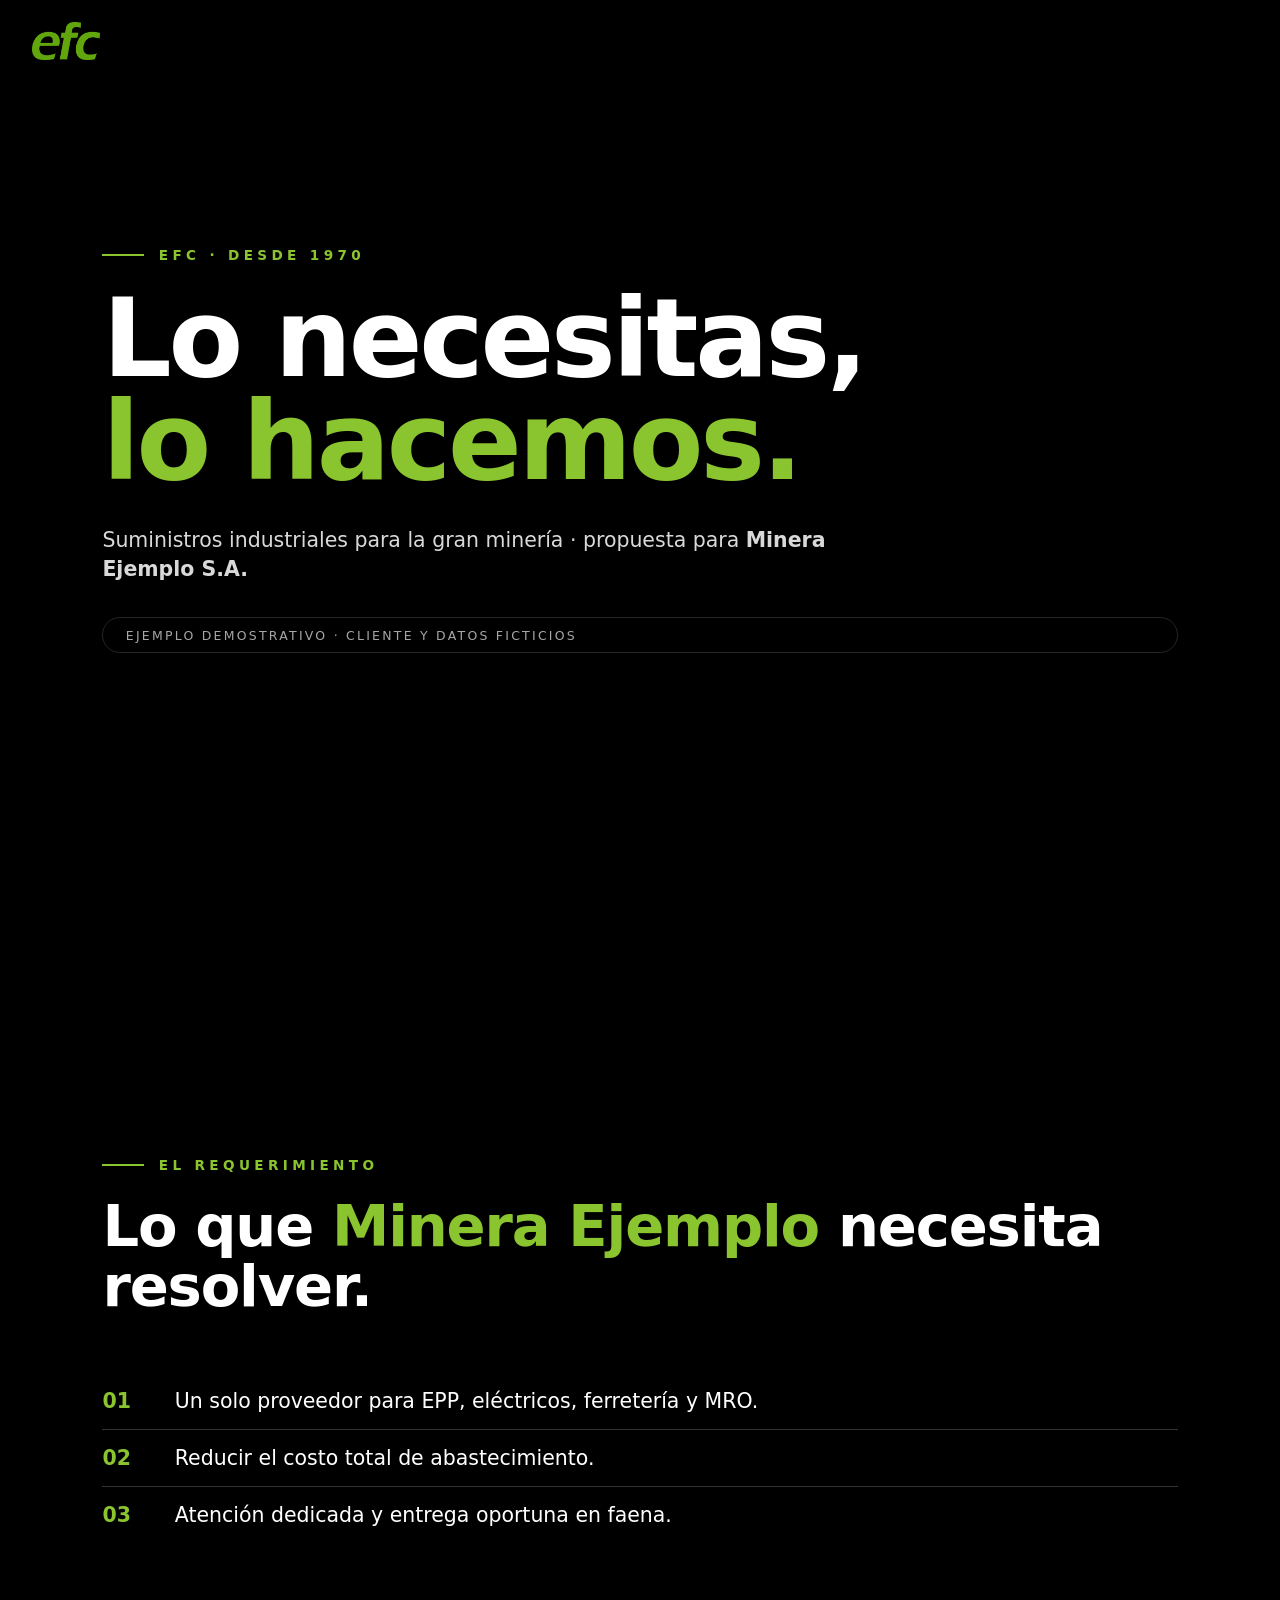
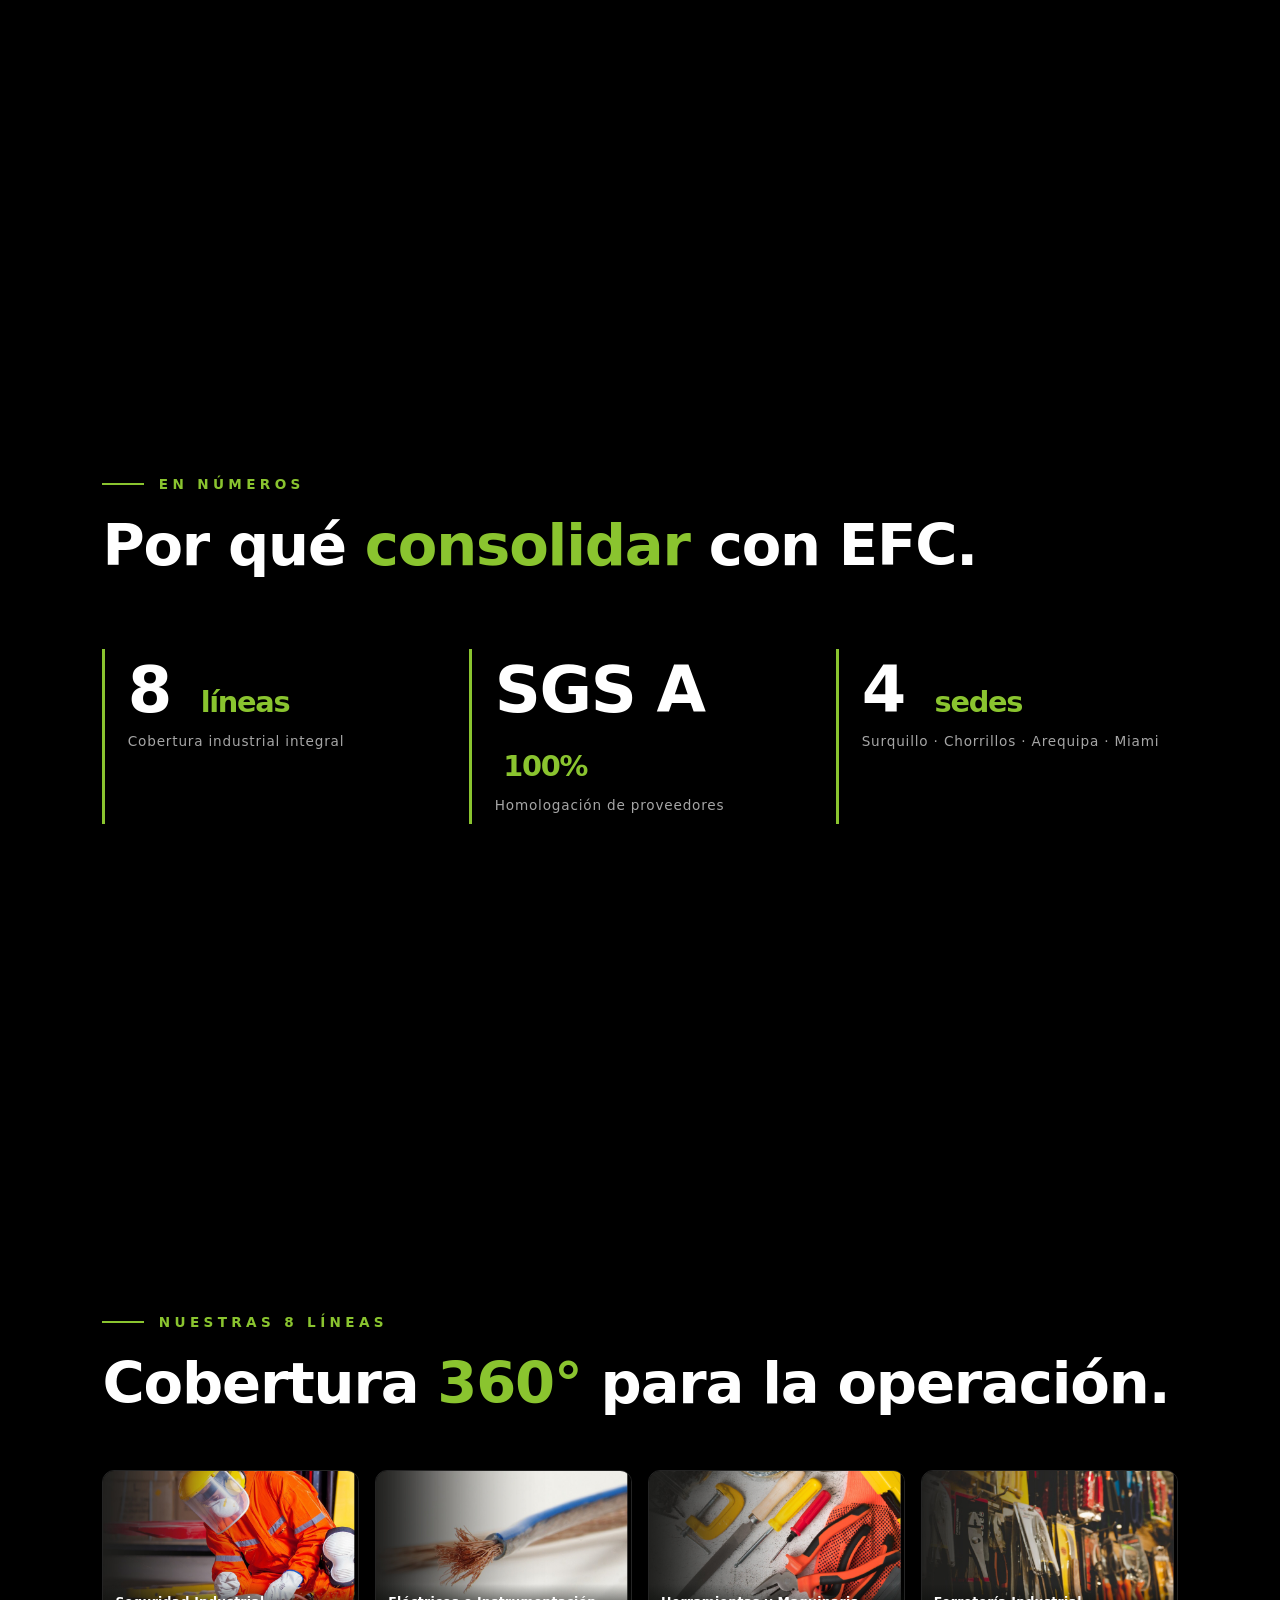
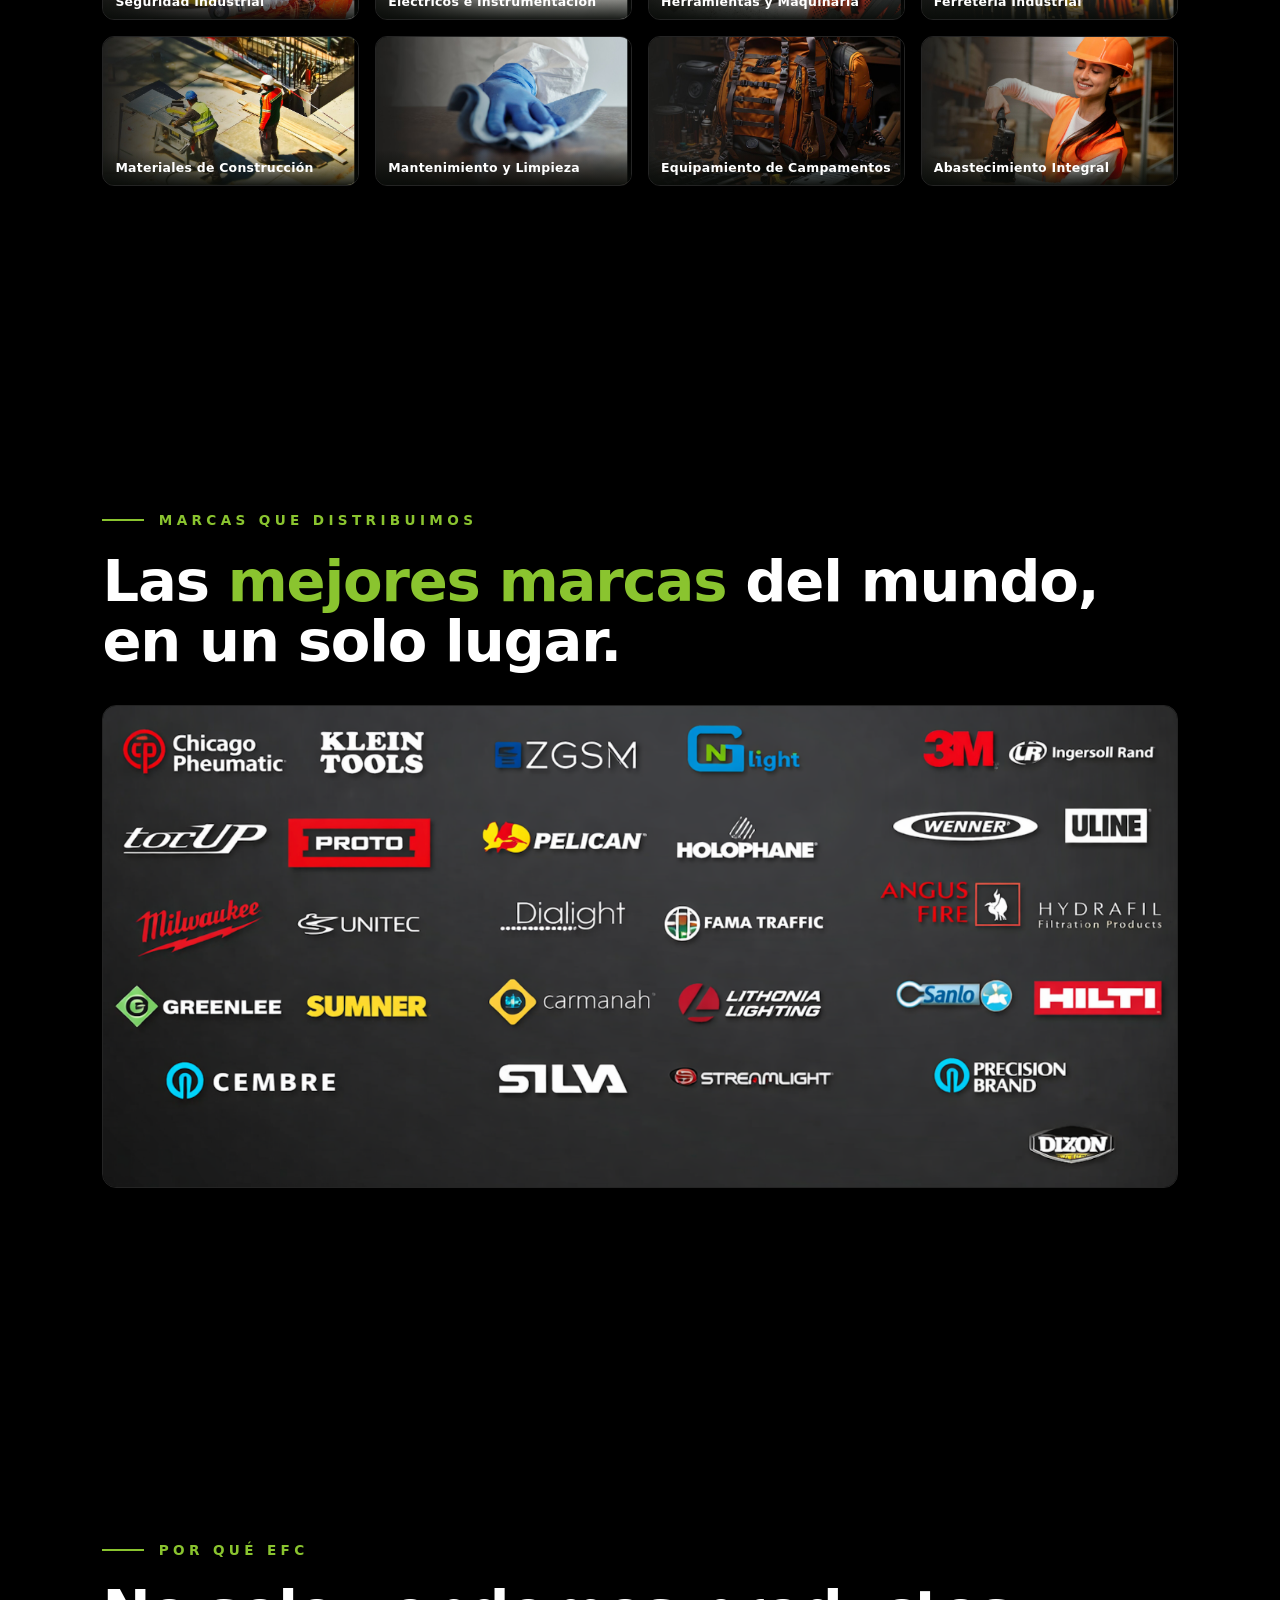
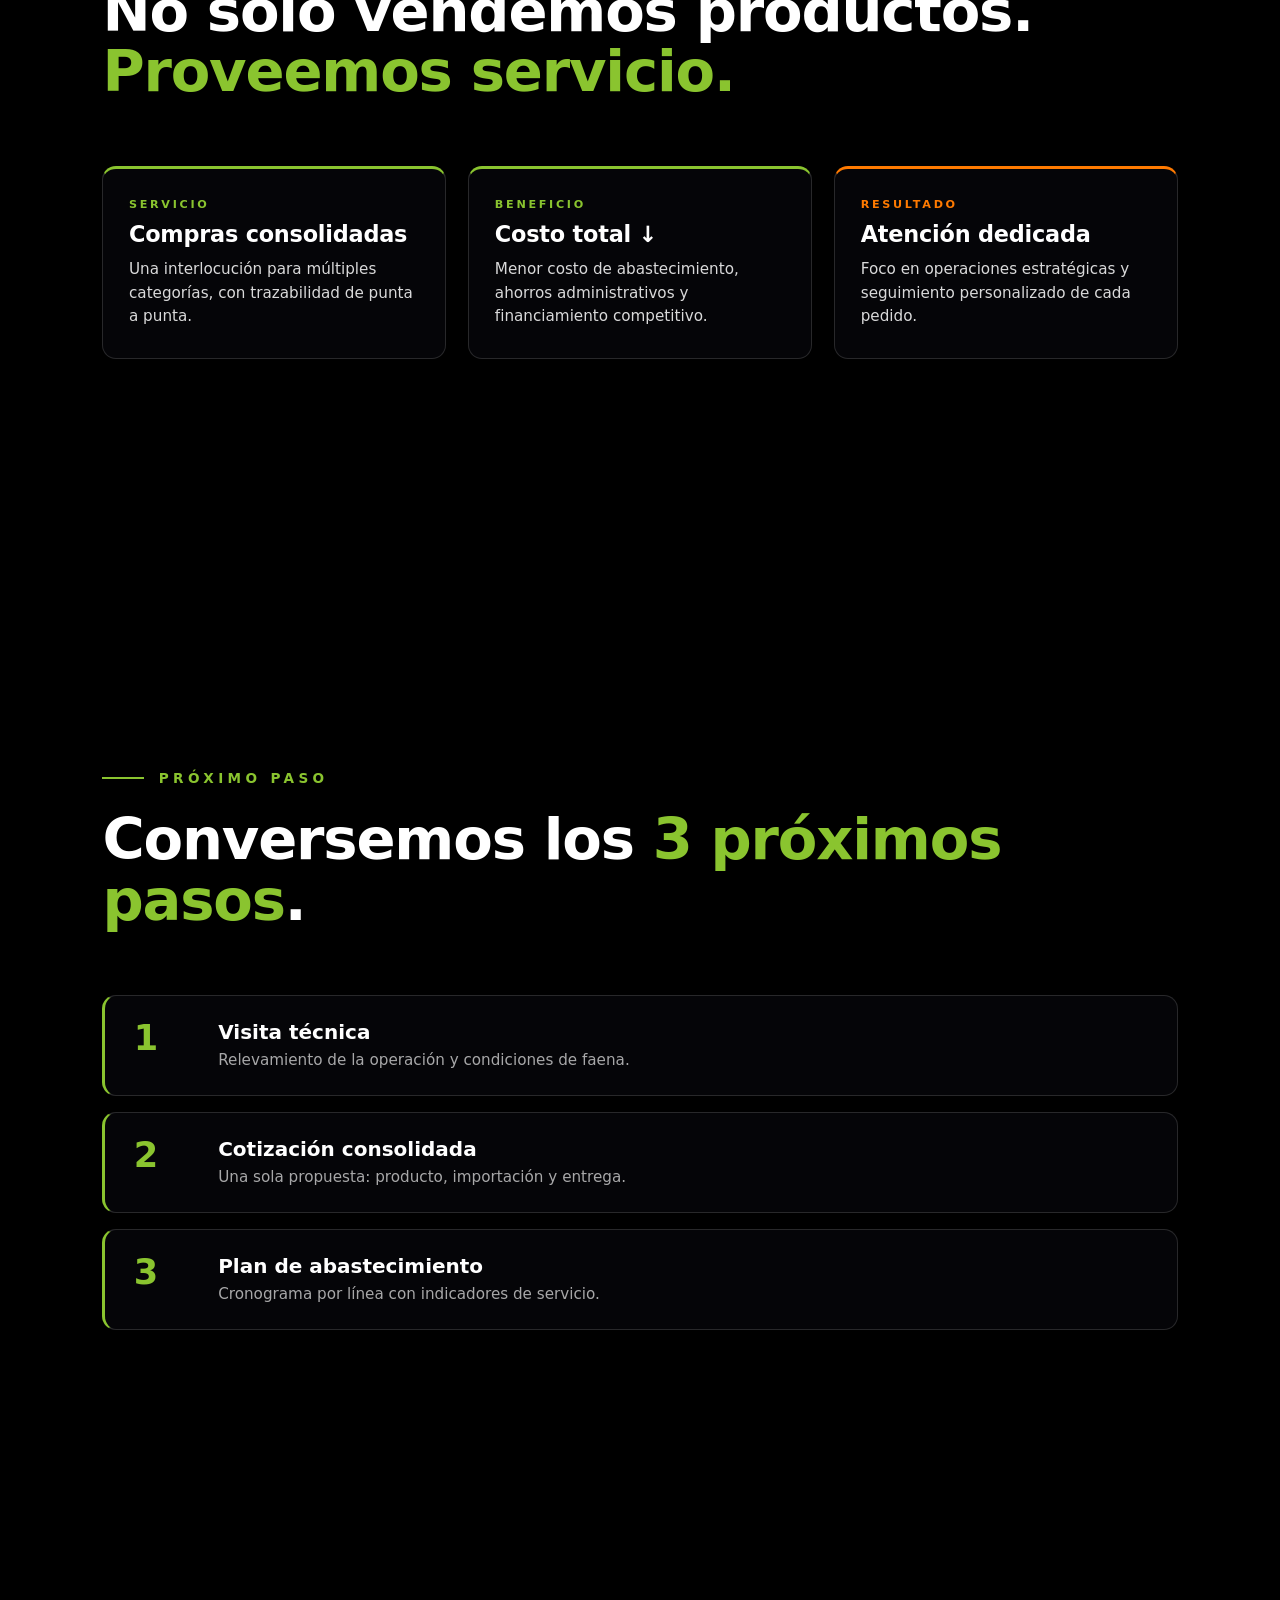
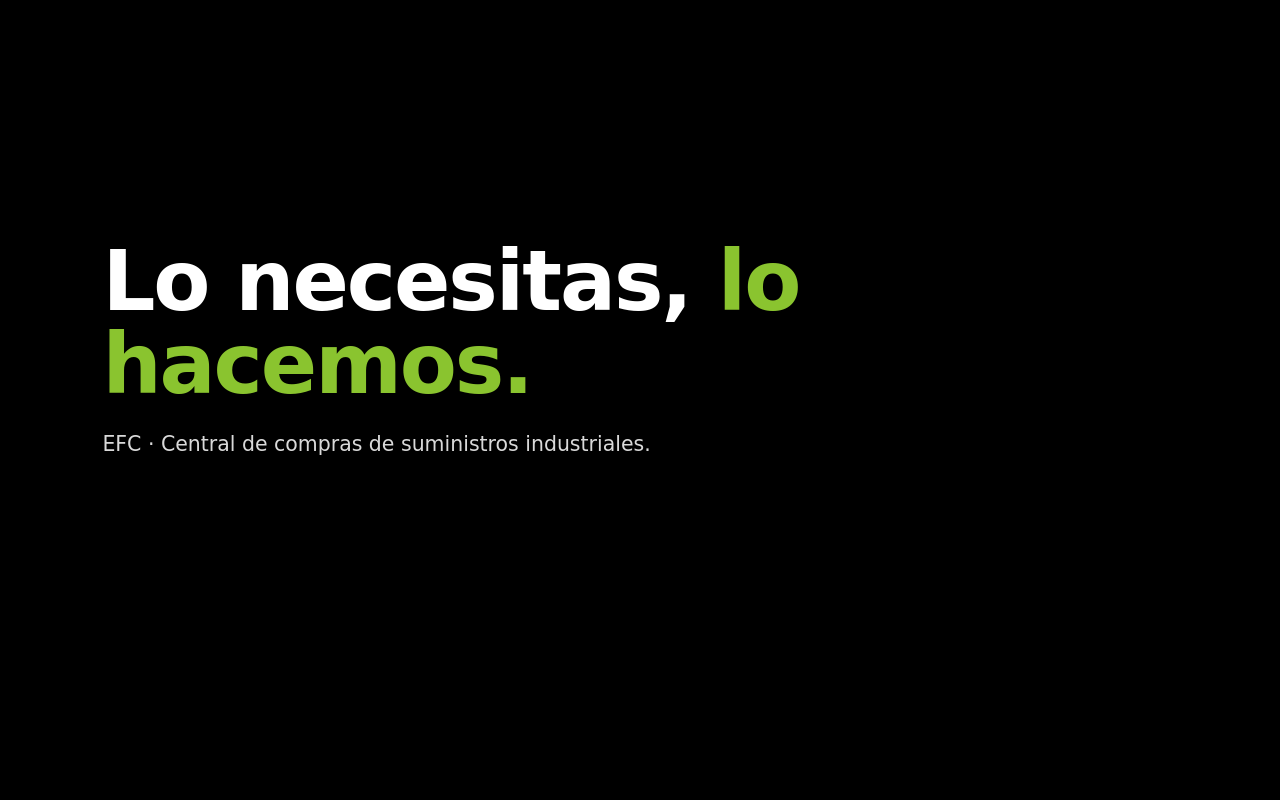
==== examples/minera-ejemplo-completo/index.html @ b60c933f "Ejemplo completo image-forward: video de fondo (Ken-Burns sobre escena EFC), galería de 8 escenas, p" ====
<!DOCTYPE html>
<html lang="es">
<head>
<meta charset="UTF-8">
<meta name="viewport" content="width=device-width, initial-scale=1.0">
<title>EFC · Minera Ejemplo — demo completo pptefc</title>
<style>
/* === tokens.css === */
/* ==========================================================================
   EFC Design System — Tokens
   --------------------------------------------------------------------------
   Variables canónicas. NO inventar colores ni tipografías por fuera de aquí.
   Sample del verde EFC: RGB(107, 176, 23) = #6BB017 (extraído del logo oficial).
   ========================================================================== */

:root {
  /* ── Marca EFC ─────────────────────────────────────────────────────────── */
  --efc:        #6BB017;       /* verde corporativo (sampled del logo) */
  --efc-bright: #8AC42F;       /* verde luminoso (acentos, hover, KPIs) */
  --efc-soft:   #1f3009;       /* sombra/fondo de cards verdes */

  /* ── Acento secundario (cliente, fabricantes, productos) ─────────────── */
  --orange:     #FF7A00;       /* naranja · acento de producto/fabricante */

  /* ── Estados / utilitarios ─────────────────────────────────────────────── */
  --red:        #E85050;       /* alerta, peligro */
  --blue:       #40A0DC;       /* informativo neutro */
  --gold:       #D4A017;       /* badge premium / valor */

  /* ── Fondos ────────────────────────────────────────────────────────────── */
  --bg-deck:    #000000;       /* deck cinematográfico */
  --bg-guide:   #0a0f1a;       /* guía panorámica (casi-negro azulado) */
  --bg-light:   #ffffff;       /* solo si la pieza requiere fondo claro */

  /* ── Tarjetas glass (sobre fondos oscuros con video) ───────────────────── */
  --card:        rgba(8, 8, 12, 0.72);
  --card-border: rgba(255, 255, 255, 0.14);

  /* ── Blancos translúcidos para jerarquía tipográfica ───────────────────── */
  --w80: rgba(255, 255, 255, 0.85);   /* cuerpo principal */
  --w60: rgba(255, 255, 255, 0.65);   /* secundario */
  --w40: rgba(255, 255, 255, 0.40);   /* labels / footers */
  --w30: rgba(255, 255, 255, 0.30);   /* dividers */
  --w20: rgba(255, 255, 255, 0.20);   /* dividers sutiles */

  /* ── Tipografía ────────────────────────────────────────────────────────── */
  --font: "Helvetica Neue", "Inter", "Calibri", system-ui, -apple-system,
          "Segoe UI", sans-serif;
  --font-mono: "JetBrains Mono", "Menlo", monospace;

  /* Escala tipográfica (fluida con clamp) */
  --t-titanic: clamp(3rem, 8.5vw, 9rem);     /* portada deck */
  --t-huge:    clamp(2.2rem, 6.5vw, 6.5rem); /* títulos sección importantes */
  --t-big:     clamp(1.8rem, 4.5vw, 4.5rem); /* títulos sección regulares */
  --t-h2:      clamp(1.5rem, 3vw, 2.4rem);   /* h2 dentro de cards */
  --t-h3:      clamp(1.1rem, 2vw, 1.6rem);
  --t-lede:    clamp(1.05rem, 1.6vw, 1.65rem);
  --t-body:    clamp(0.95rem, 1.15vw, 1.15rem);
  --t-small:   0.85rem;
  --t-eyebrow: 0.85rem;        /* tagline de sección, en mayúsculas */
  --t-kpi-val: clamp(2.4rem, 5vw, 4.8rem);

  /* ── Espaciado (proporcional a 1rem = 16 px) ───────────────────────────── */
  --sp-1: 0.25rem;
  --sp-2: 0.5rem;
  --sp-3: 0.75rem;
  --sp-4: 1rem;
  --sp-5: 1.5rem;
  --sp-6: 2rem;
  --sp-7: 3rem;
  --sp-8: 4rem;

  /* ── Radios y sombras ──────────────────────────────────────────────────── */
  --radius-sm: 8px;
  --radius:    14px;
  --radius-lg: 22px;

  --shadow-sm: 0 1px 3px rgba(0, 0, 0, 0.20);
  --shadow:    0 4px 14px rgba(0, 0, 0, 0.30);
  --shadow-lg: 0 12px 40px rgba(0, 0, 0, 0.45);

  /* Drop shadow para texto sobre video/imagen — mantiene legibilidad sin oscurecer fondo */
  --text-shadow:   0 2px 18px rgba(0, 0, 0, 0.55), 0 0 2px rgba(0, 0, 0, 0.4);
  --text-shadow-l: 0 1px 8px rgba(0, 0, 0, 0.55);

  /* Drop shadow para logo sobre fondos brillosos */
  --logo-shadow: drop-shadow(0 0 6px rgba(0, 0, 0, 0.45));

  /* ── Z-index estandarizado ─────────────────────────────────────────────── */
  --z-bg-video: -2;
  --z-bg-veil:  -1;
  --z-base:      1;
  --z-nav:      10;
  --z-modal:    50;

  /* ── Velos sobre video de fondo (mantener video visible) ───────────────── */
  --veil-deck-radial: radial-gradient(
    ellipse at 50% 40%,
    rgba(0, 0, 0, 0.05) 0%,
    rgba(0, 0, 0, 0.25) 60%,
    rgba(0, 0, 0, 0.45) 100%
  );
  --veil-deck-linear: linear-gradient(
    180deg,
    rgba(0, 0, 0, 0.18),
    rgba(0, 0, 0, 0.32)
  );
  /* Velo local por slide (encima del global) — sutil, no tapa video */
  --veil-slide: radial-gradient(
    ellipse at 50% 40%,
    rgba(0, 0, 0, 0.0) 0%,
    rgba(0, 0, 0, 0.20) 70%,
    rgba(0, 0, 0, 0.40) 100%
  );
}

/* ==========================================================================
   Reset minimal
   ========================================================================== */
*, *::before, *::after { box-sizing: border-box; margin: 0; padding: 0; }

html, body {
  background: var(--bg-deck);
  color: #fff;
  font-family: var(--font);
  -webkit-font-smoothing: antialiased;
  text-rendering: optimizeLegibility;
}

img { max-width: 100%; height: auto; display: block; }
a { color: inherit; text-decoration: none; }
button { font: inherit; cursor: pointer; }

/* === deck.css === */
/* ==========================================================================
   EFC Deck — Componentes cinematográficos
   --------------------------------------------------------------------------
   Importa primero design-system/tokens.css.
   Componentes:
     - .bg-video, .bg-veil          (video de fondo + velo global)
     - .topbar, .brand, .client-tag (branding fijo)
     - .nav-dots                    (paginador lateral)
     - .slide                       (contenedor full-viewport con scroll-snap)
     - .scroll-hint, .page-num      (ayudas de navegación)
     - h1.titanic, .huge, .big      (escala tipográfica)
     - .eyebrow                     (tagline de sección)
     - p.lede, p.body
     - .kpi-grid, .kpi              (4 números grandes)
     - .cards, .card                (grid de tarjetas glass)
     - ul.big                       (lista grande con números/bullets)
     - .versus, .col, .vs           (comparación 2 columnas)
     - .compare                     (tabla comparativa fila × columna)
     - .specs, .row                 (ficha técnica)
     - .case                        (referencias / casos de éxito)
     - .deal, .price-card, .terms   (slide inversión)
     - .next-list, .next-step       (slide cierre)
     - .contact                     (línea de contactos)
     - .apps-hero, .hero-card,
       .grid-secondary, .small-card (slide aplicaciones)
     - .ppk-flow, .step             (flujo de 3 pasos para temas técnicos)
   ========================================================================== */

/* ── Scroll-snap mandatory (deck cinematográfico) ────────────────────────── */
html {
  scroll-behavior: smooth;
  scroll-snap-type: y mandatory;
  height: 100%;
}
body { height: 100%; overflow-x: hidden; }

/* ── Video de fondo global ───────────────────────────────────────────────── */
.bg-video {
  position: fixed; inset: 0;
  width: 100vw; height: 100vh;
  z-index: var(--z-bg-video);
  object-fit: cover;
}
.bg-veil {
  position: fixed; inset: 0;
  z-index: var(--z-bg-veil);
  background: var(--veil-deck-radial), var(--veil-deck-linear);
  pointer-events: none;
}

/* ── Slide ───────────────────────────────────────────────────────────────── */
.slide {
  position: relative;
  min-height: 100vh;
  scroll-snap-align: start;
  padding: 7vh 8vw;
  display: flex; flex-direction: column;
  justify-content: center;   /* centrado vertical por defecto: el contenido LLENA el alto, sin vacío arriba/abajo */
  overflow: hidden;
}
.slide.top    { justify-content: flex-start; }  /* override: anclar arriba si un slide lo necesita */
.slide.center { justify-content: center; }
.slide.bottom { justify-content: flex-end; }

/* Velo local por slide (sólo para slides muy cargados de texto) */
.slide.dark::before,
.slide.darker::before {
  content: ""; position: absolute; inset: 0;
  z-index: var(--z-bg-veil);
  background: var(--veil-slide);
  pointer-events: none;
}
.slide.solid { background: var(--bg-deck); }

/* ── Sombras de texto sobre video ─────────────────────────────────────────── */
h1, h2 { text-shadow: var(--text-shadow); }
p.lede, p.body, .eyebrow, ul.big li { text-shadow: var(--text-shadow-l); }

/* ── Branding fijo ───────────────────────────────────────────────────────── */
.topbar {
  position: fixed; top: 0; left: 0; right: 0;
  height: 4px; background: var(--efc-bright);
  z-index: var(--z-nav);
}
.brand {
  position: fixed; top: 22px; left: 32px;
  z-index: var(--z-nav);
  display: flex; align-items: center; gap: 16px;
  font-size: 0.78rem; letter-spacing: 0.22em;
  color: var(--w60); text-transform: uppercase;
}
.brand img.logo {
  height: 38px; width: auto; display: block;
  filter: var(--logo-shadow);
}
.brand .sep { width: 1px; height: 22px; background: var(--w20); }

.client-tag {
  position: fixed; top: 24px; right: 32px;
  z-index: var(--z-nav);
  font-size: 0.75rem; letter-spacing: 0.22em;
  color: var(--w40); text-transform: uppercase;
}

/* ── Navegación lateral por dots ─────────────────────────────────────────── */
.nav-dots {
  position: fixed; right: 24px; top: 50%;
  transform: translateY(-50%);
  display: flex; flex-direction: column; gap: 10px;
  z-index: var(--z-nav);
}
.nav-dots a {
  width: 8px; height: 8px; border-radius: 50%;
  background: var(--w20); transition: all 0.25s;
}
.nav-dots a:hover { background: var(--efc-bright); transform: scale(1.6); }

/* ── Page counter / scroll hint ──────────────────────────────────────────── */
.page-num {
  position: absolute; bottom: 24px; right: 32px;
  font-size: 0.7rem; letter-spacing: 0.32em;
  color: var(--w40); font-weight: 600; text-transform: uppercase;
  text-shadow: 0 1px 6px rgba(0, 0, 0, 0.7);
}
.scroll-hint {
  position: absolute; bottom: 24px; left: 50%;
  transform: translateX(-50%);
  font-size: 0.7rem; letter-spacing: 0.32em;
  color: var(--w40); text-transform: uppercase;
  animation: bob 2.2s ease-in-out infinite;
}
@keyframes bob {
  0%, 100% { transform: translateX(-50%) translateY(0); opacity: 0.4; }
  50%      { transform: translateX(-50%) translateY(8px); opacity: 0.85; }
}

/* ── Tipografía ──────────────────────────────────────────────────────────── */
/* Escala tipográfica por CLASE en headings (h1..h4) — no atada solo a h1.
   Acotado con :is(...) para NO chocar con ul.big (lista grande). */
:is(h1,h2,h3,h4).titanic {
  font-size: var(--t-titanic);
  font-weight: 800; line-height: 0.95; letter-spacing: -0.03em;
  margin-bottom: var(--sp-6);
}
:is(h1,h2,h3,h4).huge {
  font-size: var(--t-huge);
  font-weight: 800; line-height: 1.0; letter-spacing: -0.025em;
  margin-bottom: var(--sp-5);
}
:is(h1,h2,h3,h4).big {
  font-size: var(--t-big);
  font-weight: 700; line-height: 1.05; letter-spacing: -0.02em;
  margin-bottom: var(--sp-5);
}
.green  { color: var(--efc-bright); }
.orange { color: var(--orange); }
.muted  { color: var(--w60); }
.dim    { color: var(--w40); }

p.lede {
  font-size: var(--t-lede);
  color: var(--w80);
  max-width: 62ch; line-height: 1.45;
}
p.body {
  font-size: var(--t-body);
  color: var(--w80);
  max-width: 62ch; line-height: 1.55;
}

/* ── Eyebrow (tagline de sección) ────────────────────────────────────────── */
.eyebrow {
  font-size: var(--t-eyebrow);
  letter-spacing: 0.32em; text-transform: uppercase;
  color: var(--efc-bright); font-weight: 700;
  margin-bottom: var(--sp-5);
  display: flex; align-items: center; gap: 0.9rem;
}
.eyebrow::before {
  content: ""; width: 42px; height: 2px; background: var(--efc-bright);
}

/* ── KPIs ────────────────────────────────────────────────────────────────── */
.kpi-grid {
  display: grid; grid-template-columns: repeat(4, 1fr);
  gap: 1.6rem; margin-top: var(--sp-7);
}
.kpi {
  border-left: 3px solid var(--efc-bright);
  padding: 0.6rem 0 0.6rem 1.4rem;
}
.kpi .v {
  font-size: var(--t-kpi-val);
  font-weight: 800; line-height: 1;
  color: #fff; letter-spacing: -0.02em;
}
.kpi .v small {
  font-size: 0.45em;
  color: var(--efc-bright);
  margin-left: 0.3em; font-weight: 700;
}
.kpi .l {
  font-size: 0.85rem; color: var(--w60);
  margin-top: 0.6rem; letter-spacing: 0.06em; line-height: 1.35;
}

/* ── Cards (grid de 3 tarjetas glass) ────────────────────────────────────── */
.cards {
  display: grid; grid-template-columns: repeat(3, 1fr);
  gap: 1.4rem; margin-top: 2.5rem;
}
.card {
  background: var(--card);
  backdrop-filter: blur(12px) saturate(140%);
  -webkit-backdrop-filter: blur(12px) saturate(140%);
  border: 1px solid var(--card-border);
  border-radius: var(--radius);
  padding: 1.8rem 1.6rem;
  border-top: 3px solid var(--efc-bright);
}
.card.orange { border-top-color: var(--orange); }
.card h3 {
  font-size: 1.4rem; font-weight: 700;
  margin-bottom: 0.7rem; color: #fff; letter-spacing: -0.01em;
}
.card p { font-size: 0.95rem; color: var(--w80); line-height: 1.55; }
.card .tag {
  font-size: 0.7rem; letter-spacing: 0.24em;
  color: var(--efc-bright);
  font-weight: 700; text-transform: uppercase;
  margin-bottom: 0.6rem;
}
.card.orange .tag { color: var(--orange); }

/* ── Lista grande (estilo "ul.big" — 5 ítems de prioridad) ─────────────── */
ul.big { list-style: none; margin-top: 2rem; }
ul.big li {
  font-size: clamp(1.1rem, 1.6vw, 1.7rem);
  padding: 1.0rem 0; border-bottom: 1px solid var(--w20);
  color: #fff; display: flex; gap: 1.2rem; align-items: baseline;
  font-weight: 500;
}
ul.big li:last-child { border-bottom: none; }
ul.big li .n {
  color: var(--efc-bright); font-weight: 800; min-width: 2.6em;
}

/* ── Comparación 2 columnas (.versus) ───────────────────────────────────── */
.versus {
  display: grid; grid-template-columns: 1fr 80px 1fr;
  gap: 0; align-items: stretch; margin-top: 3rem;
}
.versus .col {
  padding: 2rem 1.8rem;
  background: var(--card);
  backdrop-filter: blur(12px); -webkit-backdrop-filter: blur(12px);
  border: 1px solid var(--card-border);
  border-radius: var(--radius);
}
.versus .col.win {
  border: 1px solid var(--efc-bright);
  box-shadow: 0 0 0 1px var(--efc-soft) inset;
}
.versus .col h4 {
  font-size: 0.78rem; letter-spacing: 0.22em; text-transform: uppercase;
  color: var(--w40); margin-bottom: 0.5rem;
}
.versus .col.win h4 { color: var(--efc-bright); }
.versus .col h2 {
  font-size: 1.6rem; font-weight: 800;
  margin-bottom: 1.2rem; color: #fff;
}
.versus .col ul { list-style: none; }
.versus .col li {
  padding: 0.55rem 0; color: var(--w80);
  font-size: 0.98rem;
  border-bottom: 1px solid var(--w20);
}
.versus .col li:last-child { border-bottom: none; }
.versus .vs {
  display: flex; align-items: center; justify-content: center;
  font-size: 0.85rem; letter-spacing: 0.32em;
  color: var(--w40); font-weight: 700; text-transform: uppercase;
}

/* ── Tabla comparativa fila × columna (.compare) ────────────────────────── */
.compare {
  margin-top: 2rem;
  background: var(--card);
  backdrop-filter: blur(14px) saturate(140%);
  -webkit-backdrop-filter: blur(14px) saturate(140%);
  border: 1px solid var(--card-border);
  border-radius: var(--radius);
  overflow: hidden;
}
.compare .head {
  display: grid; grid-template-columns: 1.1fr 1fr 1fr;
  background: rgba(255, 255, 255, 0.04);
  border-bottom: 1px solid var(--card-border);
}
.compare .head > div {
  padding: 1.0rem 1.2rem;
  font-size: 0.78rem; letter-spacing: 0.22em; text-transform: uppercase;
  font-weight: 700; color: var(--w60);
}
.compare .head .col-attr  { color: var(--w40); }
.compare .head .col-rotor { border-left: 1px solid var(--card-border); }
.compare .head .col-fixed {
  border-left: 1px solid var(--card-border);
  color: var(--efc-bright);
  background: rgba(107, 176, 23, 0.08);
}
.compare .row {
  display: grid; grid-template-columns: 1.1fr 1fr 1fr;
  border-bottom: 1px solid var(--w20);
}
.compare .row:last-child { border-bottom: none; }
.compare .row > div {
  padding: 0.85rem 1.2rem;
  font-size: 1.0rem; line-height: 1.35;
}
.compare .row .attr  { color: var(--w60); font-weight: 500; }
.compare .row .rotor { color: var(--w80); border-left: 1px solid var(--card-border); }
.compare .row .fixed {
  color: #fff; font-weight: 600;
  border-left: 1px solid var(--card-border);
  background: rgba(107, 176, 23, 0.06);
}
.compare .row.ideal .attr {
  color: var(--efc-bright); font-weight: 700;
  text-transform: uppercase; font-size: 0.78rem; letter-spacing: 0.18em;
  padding-top: 1.1rem; padding-bottom: 1.1rem;
}
.compare .row.ideal .rotor,
.compare .row.ideal .fixed { font-size: 0.92rem; padding-top: 1.1rem; padding-bottom: 1.1rem; }

/* ── Ficha técnica (.specs) ──────────────────────────────────────────────── */
.specs {
  display: grid; grid-template-columns: repeat(2, 1fr);
  gap: 0 4rem; margin-top: 2.5rem;
}
.specs .row {
  display: grid; grid-template-columns: 1fr 1.2fr;
  padding: 0.85rem 0; border-bottom: 1px solid var(--w20);
}
.specs .k { color: var(--w60); font-size: 0.95rem; }
.specs .v { color: #fff; font-weight: 600; font-size: 0.95rem; }

/* ── Casos / referencias ─────────────────────────────────────────────────── */
.case {
  background: var(--card);
  backdrop-filter: blur(12px); -webkit-backdrop-filter: blur(12px);
  border: 1px solid var(--card-border);
  border-radius: var(--radius);
  padding: 2rem 1.8rem;
  border-top: 3px solid var(--orange);
}
.case .who {
  font-size: 0.72rem; letter-spacing: 0.24em;
  color: var(--orange); font-weight: 700; text-transform: uppercase;
  margin-bottom: 0.7rem;
}
.case h3 { font-size: 1.6rem; font-weight: 800; margin-bottom: 0.3rem; }
.case .where {
  font-size: 0.9rem; color: var(--w60); font-style: italic;
  margin-bottom: 1rem;
}
.case blockquote {
  font-size: 1.05rem; color: var(--w80); line-height: 1.5;
  padding-left: 1rem;
  border-left: 2px solid var(--efc-bright);
  margin: 0;
}
.case .kpi-line {
  margin-top: 1rem; font-size: 0.85rem;
  color: var(--orange); font-weight: 700;
}

/* ── Slide inversión (.deal, .price-card, .terms) ────────────────────────── */
.deal {
  display: grid; grid-template-columns: 1.2fr 1fr;
  gap: 2rem; margin-top: 2rem;
}
.deal .price-card {
  background: var(--card);
  backdrop-filter: blur(12px); -webkit-backdrop-filter: blur(12px);
  border: 1px solid var(--efc-bright);
  border-radius: var(--radius);
  padding: 2.4rem;
  border-top: 3px solid var(--efc-bright);
}
.deal .row {
  display: flex; justify-content: space-between; align-items: baseline;
  padding: 0.6rem 0; border-bottom: 1px solid var(--w20);
  font-size: 0.95rem;
}
.deal .row .k { color: var(--w60); }
.deal .row .v { color: #fff; font-weight: 600; }
.deal .total {
  margin-top: 1.4rem; padding-top: 1.4rem;
  border-top: 2px solid var(--efc-bright);
  display: flex; justify-content: space-between; align-items: baseline;
}
.deal .total .l {
  color: var(--efc-bright); font-size: 0.85rem;
  letter-spacing: 0.22em; font-weight: 700; text-transform: uppercase;
}
.deal .total .v {
  font-size: clamp(2rem, 3.6vw, 3.6rem);
  font-weight: 800; color: var(--efc-bright); line-height: 1;
}
.deal .terms {
  background: var(--card);
  backdrop-filter: blur(12px); -webkit-backdrop-filter: blur(12px);
  border: 1px solid var(--card-border);
  border-radius: var(--radius);
  padding: 2rem;
}
.deal .terms h4 {
  font-size: 0.8rem; letter-spacing: 0.22em;
  color: var(--efc-bright); margin-bottom: 1rem; text-transform: uppercase;
}
.deal .terms .row { font-size: 0.92rem; }

/* ── Slide cierre (.next-list, .next-step) ───────────────────────────────── */
.next-list { display: flex; flex-direction: column; gap: 1rem; margin-top: 2.5rem; }
.next-step {
  display: grid; grid-template-columns: 60px 1fr;
  gap: 1.5rem; align-items: start;
  padding: 1.5rem 1.8rem;
  background: var(--card);
  backdrop-filter: blur(12px); -webkit-backdrop-filter: blur(12px);
  border: 1px solid var(--card-border);
  border-radius: var(--radius);
  border-left: 3px solid var(--efc-bright);
}
.next-step .n {
  font-size: 2.2rem; font-weight: 800;
  color: var(--efc-bright); line-height: 1;
}
.next-step h4 { font-size: 1.25rem; font-weight: 700; margin-bottom: 0.3rem; }
.next-step p  { font-size: 0.95rem; color: var(--w60); line-height: 1.45; }

.contact {
  margin-top: 3rem; padding: 1.4rem 1.8rem;
  border-left: 3px solid var(--orange);
  font-size: 0.95rem; color: var(--w80);
}
.contact strong { color: #fff; font-weight: 700; }

/* ── Slide aplicaciones (hero card + grid 3×2) ───────────────────────────── */
.apps-hero {
  display: flex; flex-direction: column;
  gap: 1.0rem; margin-top: 1.4rem;
}
.apps-hero .hero-card {
  background: var(--card);
  backdrop-filter: blur(12px) saturate(140%);
  -webkit-backdrop-filter: blur(12px) saturate(140%);
  border: 1px solid var(--efc-bright);
  border-radius: var(--radius);
  padding: 1.6rem 1.8rem;
  border-top: 4px solid var(--efc-bright);
  box-shadow: 0 0 0 1px var(--efc-soft) inset;
  position: relative;
  display: grid; grid-template-columns: 1.4fr 1fr;
  gap: 1.6rem;
}
.apps-hero .hero-card::after {
  content: "PROBLEMA RAÍZ";
  position: absolute; top: 1.2rem; right: 1.2rem;
  font-size: 0.65rem; letter-spacing: 0.24em;
  color: var(--efc-bright); font-weight: 800;
  border: 1px solid var(--efc-bright);
  padding: 0.25rem 0.5rem; border-radius: 3px;
}
.apps-hero .hero-card .tag {
  font-size: 0.78rem; letter-spacing: 0.24em;
  color: var(--efc-bright); font-weight: 800;
  text-transform: uppercase; margin-bottom: 0.8rem;
}
.apps-hero .hero-card h3 {
  font-size: clamp(1.6rem, 2.6vw, 2.4rem);
  font-weight: 800; line-height: 1.05;
  margin-bottom: 1rem; color: #fff; letter-spacing: -0.01em;
}
.apps-hero .hero-card .body {
  font-size: 1.0rem; color: var(--w80);
  line-height: 1.55; margin-bottom: 1.3rem; max-width: none;
}
.apps-hero .hero-card ul {
  list-style: none;
  padding-left: 1.2rem;
  border-left: 1px solid var(--w20);
}
.apps-hero .hero-card ul li {
  padding: 0.4rem 0; color: var(--w80); font-size: 0.92rem;
  display: flex; gap: 0.7rem; align-items: baseline;
}
.apps-hero .hero-card ul li::before {
  content: "▸"; color: var(--efc-bright); font-weight: 800;
}
.apps-hero .grid-secondary {
  display: grid; grid-template-columns: repeat(3, 1fr);
  grid-template-rows: repeat(2, 1fr);
  gap: 0.8rem;
}
.apps-hero .small-card {
  background: var(--card);
  backdrop-filter: blur(12px); -webkit-backdrop-filter: blur(12px);
  border: 1px solid var(--card-border);
  border-radius: 12px;
  padding: 1.2rem;
  border-top: 3px solid var(--efc-bright);
}
.apps-hero .small-card.orange { border-top-color: var(--orange); }
.apps-hero .small-card .tag {
  font-size: 0.62rem; letter-spacing: 0.22em;
  color: var(--efc-bright); font-weight: 700; text-transform: uppercase;
  margin-bottom: 0.4rem;
}
.apps-hero .small-card.orange .tag { color: var(--orange); }
.apps-hero .small-card h4 {
  font-size: 1.0rem; font-weight: 700;
  margin-bottom: 0.3rem; color: #fff;
}
.apps-hero .small-card p {
  font-size: 0.82rem; color: var(--w60); line-height: 1.4;
}

/* ── Flujo de 3 pasos (para temas técnicos como PPK, RTK, etc.) ─────────── */
.ppk-flow {
  display: grid; grid-template-columns: repeat(3, 1fr);
  gap: 1.4rem; margin-top: 2.2rem;
}
.ppk-flow .step {
  position: relative;
  background: var(--card);
  backdrop-filter: blur(16px) saturate(140%);
  -webkit-backdrop-filter: blur(16px) saturate(140%);
  border: 1px solid var(--card-border);
  border-radius: var(--radius);
  padding: 1.6rem 1.4rem;
  border-top: 3px solid var(--efc-bright);
}
.ppk-flow .step:not(:last-child)::after {
  content: "→"; position: absolute;
  right: -1.6rem; top: 50%; transform: translateY(-50%);
  color: var(--efc-bright); font-size: 1.6rem; font-weight: 800;
  text-shadow: 0 0 6px rgba(0, 0, 0, 0.6);
}
.ppk-flow .step .num {
  font-size: 2.6rem; font-weight: 800;
  color: var(--efc-bright); line-height: 1;
  margin-bottom: 0.4rem;
}
.ppk-flow .step .step-tag {
  font-size: 0.7rem; letter-spacing: 0.22em; text-transform: uppercase;
  color: var(--w40); font-weight: 700; margin-bottom: 0.6rem;
}
.ppk-flow .step h3 {
  font-size: 1.15rem; font-weight: 700;
  color: #fff; margin-bottom: 0.6rem; line-height: 1.2;
}
.ppk-flow .step p {
  font-size: 0.92rem; color: var(--w80); line-height: 1.5;
}

/* ==========================================================================
   COMPONENTES 2026 · agregados desde el deck `git-direccion-mayo-2026`
   Cada bloque está pensado para reusarse en futuros decks.
   Ver SKILL.md > Lecciones de FORMA · mayo 2026.
   ========================================================================== */

/* ── Quote-slide · apertura y cierre simétricos (cita ancla + landing local) ─ */
.quote-slide {
  display: flex; flex-direction: column; justify-content: center; align-items: center;
  text-align: center; padding-left: 6vw; padding-right: 6vw;
}
.quote-slide .quote-mark {
  font-family: Georgia, serif; font-size: clamp(5rem, 10vw, 11rem);
  line-height: .5; color: var(--efc-bright); opacity: .35;
  margin-bottom: -.2em;
}
.quote-slide blockquote {
  font-family: var(--font);
  font-size: clamp(2rem, 4.4vw, 4.4rem);
  font-weight: 700; line-height: 1.1; letter-spacing: -.02em;
  color: #fff; margin: 0 auto; max-width: 22ch;
  text-shadow: 0 2px 18px rgba(0,0,0,.55);
}
.quote-slide blockquote .accent { color: var(--efc-bright); }
.quote-slide .attribution {
  margin-top: 2rem;
  font-size: .9rem; color: var(--w60);
  letter-spacing: .14em; text-transform: uppercase; font-weight: 700;
}
.quote-slide .attribution .name { color: #fff; }
.quote-slide .divider {
  width: 60px; height: 2px; background: var(--efc-bright);
  margin: 2.4rem auto; opacity: .6;
}
.quote-slide .landing {
  max-width: 56ch; margin: 0 auto;
  font-size: clamp(1rem, 1.4vw, 1.4rem);
  color: var(--w80); line-height: 1.55;
}
.quote-slide .landing strong { color: var(--efc-bright); font-weight: 700; }
.quote-slide .landing em { font-style: normal; color: #fff; font-weight: 600; }

/* ── Authority box · cita de respaldo dentro de un slide normal ───────────── */
.authority {
  margin-top: 2.4rem;
  padding: 1.4rem 1.8rem;
  background: rgba(107,176,23,.06);
  border-left: 4px solid var(--efc-bright);
  border-radius: 6px;
  font-size: 1rem; color: var(--w80); line-height: 1.55;
  max-width: 90ch;
}
.authority strong { color: #fff }
.authority cite {
  display:block; margin-top:.4rem;
  font-style: normal; font-size: .8rem; color: var(--w40);
  letter-spacing: .08em; text-transform: uppercase;
}

/* ── Principles · 2 frentes / 2 columnas (verde + naranja) ────────────────── */
.principles {
  display:grid; grid-template-columns: 1fr 1fr; gap: 1.4rem;
  margin-top: 2.2rem;
}
.principle {
  background: var(--card); backdrop-filter: blur(14px) saturate(140%);
  -webkit-backdrop-filter: blur(14px) saturate(140%);
  border: 1px solid var(--card-border); border-radius: 16px;
  padding: 2.6rem 2.2rem;
  display:flex; flex-direction: column; gap: 1.3rem;
}
.principle.left  { border-top: 4px solid var(--efc-bright); }
.principle.right { border-top: 4px solid var(--orange); }
.principle .num {
  font-size: 1rem; letter-spacing: .26em; text-transform: uppercase; font-weight: 800;
  color: var(--efc-bright);
}
.principle.right .num { color: var(--orange); }
.principle h2 {
  font-size: clamp(1.8rem, 2.8vw, 2.6rem); font-weight: 800;
  color: #fff; line-height: 1.15; margin: .4rem 0 0 0;
}
.principle h2 .accent { color: var(--efc-bright); }
.principle.right h2 .accent { color: var(--orange); }
.principle p.lead {
  font-size: clamp(1.1rem, 1.35vw, 1.3rem); color: var(--w80); line-height: 1.55; margin: 0;
  max-width: none;
}
.principle .team {
  margin-top: auto; padding-top: 1.1rem;
  border-top: 1px solid var(--w20);
  font-size: 1rem; color: var(--w60);
}
.principle .team strong { color: var(--efc-bright); font-weight: 700; }
.principle.right .team strong { color: var(--orange); }
.principle .team em { font-style: italic; color: var(--w40); font-size: .9rem; }

/* Equipo · jerarquía organizacional (gerencias + subordinados + sinergias) */
.principle .team-row { display: block; padding: .25rem 0; line-height: 1.45; }
.principle .team-label {
  display: inline-block; min-width: 4em;
  color: var(--w40); font-weight: 600; font-size: .9rem;
  letter-spacing: .04em; text-transform: uppercase;
}
.principle .team-gerencia {
  display: inline-block; min-width: 3.2em;
  color: var(--efc-bright); font-weight: 800;
  letter-spacing: .04em;
}
.principle.right .team-gerencia { color: var(--orange); }
.principle .team-rol {
  color: var(--w40); font-size: .9rem; font-style: italic;
}
.principle .team-row.team-extra {
  margin-top: .35rem; padding-top: .4rem;
  border-top: 1px dashed rgba(255,255,255,.08);
}
.principle .team-plus {
  color: var(--orange); font-weight: 900; font-size: 1.15em;
  margin-right: .35rem;
}
.principle .principle-sub {
  margin: -.5rem 0 .8rem 0;
  color: var(--w50); font-size: 1rem;
  font-style: italic; letter-spacing: .01em;
}
.principle .team-capa {
  display: inline-block; min-width: 11em;
  color: var(--w50); font-weight: 800; font-size: .85rem;
  letter-spacing: .06em; text-transform: uppercase;
}
.principle .team-sub {
  display: block; padding: .2rem 0 .2rem 4.4em;
  line-height: 1.45; position: relative;
}
.principle .team-sub::before {
  content: "↳"; color: var(--orange); font-weight: 800;
  position: absolute; left: 3.4em; font-size: .95em;
}
.principle .team-note {
  display: block; padding: .15rem 0 .25rem 3.4em;
  line-height: 1.4; font-size: .92rem; color: var(--w70);
}
.principle .team-note em { font-style: italic; color: var(--w50); }

/* ── Axes · 4 ejes 2×2 (capacidades / dimensiones) ────────────────────────── */
.axes {
  display:grid; grid-template-columns: 1fr 1fr; gap: 1rem;
  margin-top: 2rem;
}
.axis {
  background: var(--card); backdrop-filter: blur(12px) saturate(140%);
  -webkit-backdrop-filter: blur(12px) saturate(140%);
  border: 1px solid var(--card-border); border-radius: 14px;
  padding: 2rem 1.8rem;
  border-left: 5px solid var(--efc-bright);
  display: flex; flex-direction: column; gap: .4rem;
}
.axis .icon { font-size: 2.4rem; margin-bottom: .5rem; line-height: 1; }
.axis h3 {
  font-size: 1.6rem; font-weight: 800; color: #fff;
  margin: 0 0 .25rem 0; letter-spacing: -.015em; line-height: 1.15;
}
.axis .axis-subtitle {
  font-size: 1.1rem; color: var(--w60); line-height: 1.45;
  margin: 0 0 1.4rem 0; font-style: normal;
}
.axis ul { list-style: none; padding: 0; margin: auto 0 0 0; }
.axis ul li {
  font-size: 1.3rem; color: #fff; line-height: 1.4;
  font-weight: 600;
  padding: .8rem 0 0 0;
  border-top: 1px solid rgba(138,196,47,.25);
}
.axis ul li::before { content: "→ "; color: var(--efc-bright); font-weight: 900; margin-right: .4rem; font-size: 1.1em; }

/* ── Movements · franja inferior con evidencia / KPIs en bloque ───────────── */
.movements {
  margin-top: 1.2rem; padding: 1rem 1.4rem;
  background: rgba(107,176,23,.06);
  border: 1px dashed rgba(138,196,47,.3);
  border-radius: 10px;
  display: flex; gap: 1.4rem; align-items: center; flex-wrap: wrap;
  font-size: 1.05rem;
}
.movements .label {
  font-size: .82rem; letter-spacing: .22em; text-transform: uppercase;
  color: var(--efc-bright); font-weight: 800;
}
.movements .item {
  color: var(--w80); padding: .2rem .6rem;
  background: rgba(255,255,255,.04); border-radius: 4px;
}
.movements .item strong { color: #fff; }

/* ── Moments · 3 momentos del ciclo (escuchar / investigar / integrar) ────── */
.moments {
  display: grid; grid-template-columns: repeat(3, 1fr); gap: 1.2rem;
  margin-top: 2rem;
}
.moment {
  background: var(--card); backdrop-filter: blur(12px) saturate(140%);
  -webkit-backdrop-filter: blur(12px) saturate(140%);
  border: 1px solid var(--card-border); border-radius: 14px;
  padding: 1.6rem 1.4rem;
  border-top: 3px solid var(--orange);
  display: flex; flex-direction: column; gap: 1rem;
}
.moment .step {
  font-size: .85rem; letter-spacing: .24em; text-transform: uppercase;
  color: var(--orange); font-weight: 800;
}
.moment h3 {
  font-size: 1.45rem; font-weight: 800; color: #fff;
  line-height: 1.15; margin: 0;
}
.moment ul { list-style: none; padding: 0; margin: 0; flex: 1; }
.moment ul li {
  font-size: 1.1rem; color: var(--w80); line-height: 1.5;
  padding: .4rem 0; border-bottom: 1px solid var(--w20);
}
.moment ul li:last-child { border-bottom: none; }
.moment ul li::before { content: "▸ "; color: var(--orange); font-weight: 800; }
.moment .evidence {
  padding: .7rem .9rem;
  background: rgba(255,122,0,.08);
  border-left: 3px solid var(--orange);
  border-radius: 0 6px 6px 0;
  font-size: 1rem; color: var(--w80); line-height: 1.5;
}
.moment .evidence em { font-style: italic; color: var(--orange); font-weight: 700; }

/* Variante: voces del cliente (naranja itálica · stackeable) */
.evidence-voices em {
  display: block; padding: .35rem 0;
  font-style: italic; color: var(--orange); font-weight: 700;
}
.evidence-voices em + em {
  border-top: 1px dashed rgba(255,122,0,.25);
  margin-top: .15rem; padding-top: .55rem;
}

/* Variante paralela: soluciones de la organización (verde EFC bold · stackeable) */
.moment .evidence-solutions {
  background: rgba(107,176,23,.08);
  border-left-color: var(--efc-bright);
}
.evidence-solutions strong {
  display: block; padding: .35rem 0;
  color: var(--efc-bright); font-weight: 700; font-style: normal;
}
.evidence-solutions strong + strong {
  border-top: 1px dashed rgba(138,196,47,.25);
  margin-top: .15rem; padding-top: .55rem;
}

/* ── Stack integrado · caso vivo + resto del portafolio ───────────────────── */
.stack {
  display: grid; grid-template-columns: 1fr 1fr; gap: 1.4rem;
  margin-top: 1.8rem;
}
.stack-main {
  background: var(--card); backdrop-filter: blur(14px) saturate(140%);
  -webkit-backdrop-filter: blur(14px) saturate(140%);
  border: 1px solid var(--efc-bright); border-radius: 14px;
  padding: 1.6rem;
  display: flex; flex-direction: column; gap: 1rem;
}
.stack-main .header-row {
  display: flex; align-items: center; justify-content: space-between;
  gap: 1rem; flex-wrap: wrap;
}
.stack-main .header-row h3 {
  font-size: 1rem; font-weight: 800; color: var(--efc-bright);
  letter-spacing: .14em; text-transform: uppercase; margin: 0;
}
.stack-main .header-row .case {
  font-size: .8rem; color: var(--w60);
  padding: .3rem .7rem; background: rgba(107,176,23,.12);
  border-radius: 50px;
}
.stack-main .case strong { color: #fff; }

.layer {
  display: grid; grid-template-columns: 130px 1fr; gap: 1rem;
  padding: .9rem 1rem;
  background: rgba(0,0,0,.30);
  border-radius: 8px;
  border-left: 3px solid var(--efc-bright);
}
.layer .role {
  font-size: .7rem; letter-spacing: .2em; text-transform: uppercase;
  color: var(--efc-bright); font-weight: 800; align-self: center;
}
.layer .makers { font-size: .92rem; color: #fff; line-height: 1.5; }
.layer .makers .flag { display: inline-block; margin-right: .3rem; }
.layer .makers strong { font-weight: 700; }
.layer .makers .small { color: var(--w60); font-size: .8rem; margin-left: .3rem; }

.stack-side { display: flex; flex-direction: column; gap: 1rem; }
.stack-rest {
  background: var(--card); backdrop-filter: blur(12px);
  -webkit-backdrop-filter: blur(12px);
  border: 1px solid var(--card-border); border-radius: 12px;
  padding: 1.2rem 1.4rem;
}
.stack-rest h4 {
  font-size: .72rem; letter-spacing: .22em; text-transform: uppercase;
  color: var(--w60); font-weight: 800; margin-bottom: .8rem;
}
.stack-rest ul { list-style: none; padding: 0; margin: 0; }
.stack-rest ul li {
  font-size: .9rem; color: var(--w80); padding: .35rem 0;
  border-bottom: 1px solid var(--w20);
  display: flex; gap: .5rem; align-items: baseline;
}
.stack-rest ul li:last-child { border-bottom: none; }
.stack-rest ul li strong { color: #fff; font-weight: 700; }

.stack-numbers {
  display: grid; grid-template-columns: 1fr 1fr 1fr; gap: .6rem;
  background: rgba(107,176,23,.08);
  border: 1px solid rgba(138,196,47,.3);
  border-radius: 12px;
  padding: 1.2rem; text-align: center;
}
.stack-numbers .num .v {
  font-size: 1.8rem; font-weight: 800; color: var(--efc-bright); line-height: 1;
}
.stack-numbers .num .l {
  font-size: .65rem; letter-spacing: .14em; text-transform: uppercase;
  color: var(--w60); margin-top: .4rem; line-height: 1.3;
}

/* ── Value chain · cadena end-to-end (fabricante → ... → cliente) + PMO ───── */
.value-chain {
  margin-top: 1.4rem;
  padding: 1rem 1.2rem 1.2rem 1.2rem;
  background: rgba(107,176,23,.04);
  border: 1px solid rgba(107,176,23,.2);
  border-radius: 14px;
}
.chain-pmo {
  display: flex; align-items: center; gap: .7rem;
  padding: .55rem 1rem;
  background: rgba(107,176,23,.12);
  border: 1px dashed rgba(138,196,47,.45);
  border-radius: 10px;
  margin-bottom: .9rem; justify-content: center;
}
.chain-pmo .pmo-icon { font-size: 1.25rem; }
.chain-pmo strong { color: var(--efc-bright); font-size: 1.05rem; font-weight: 800; letter-spacing: .01em; }
.chain-pmo .pmo-sub { color: var(--w60); font-size: .85rem; font-style: italic; }

.chain-line {
  display: flex; align-items: stretch;
  gap: .35rem; justify-content: space-between;
}
.chain-anchor {
  display: flex; flex-direction: column; align-items: center; justify-content: center;
  padding: .7rem .8rem;
  background: rgba(255,255,255,.03);
  border-radius: 10px; min-width: 5.2rem;
}
.anchor-mfr { border: 2px solid var(--orange); }
.anchor-client { border: 2px solid var(--efc-bright); }
.chain-anchor .anchor-icon { font-size: 1.5rem; margin-bottom: .2rem; }
.chain-anchor .anchor-label {
  font-size: .72rem; font-weight: 800; letter-spacing: .1em; text-transform: uppercase;
}
.anchor-mfr .anchor-label { color: var(--orange); }
.anchor-client .anchor-label { color: var(--efc-bright); }

.chain-arrow {
  color: var(--efc-bright); font-weight: 900; font-size: 1.3rem;
  flex-shrink: 0; align-self: center;
}
.chain-stage {
  flex: 1;
  padding: .7rem .55rem;
  background: rgba(255,255,255,.04);
  border: 1px solid rgba(138,196,47,.22);
  border-radius: 9px;
  text-align: center;
  color: #fff; font-weight: 600;
  font-size: .88rem; line-height: 1.3;
  display: flex; align-items: center; justify-content: center;
}

/* ── Curves · 3 razones / curvas convergentes (slide "por qué ahora") ─────── */
.curves {
  display: flex; flex-direction: column; gap: 1.2rem;
  margin-top: 2rem;
}
.curve {
  display: grid; grid-template-columns: 70px 1fr; gap: 1.4rem;
  padding: 1.4rem 1.6rem;
  background: var(--card); backdrop-filter: blur(12px);
  -webkit-backdrop-filter: blur(12px);
  border: 1px solid var(--card-border); border-radius: 14px;
  border-left: 4px solid var(--efc-bright);
}
.curve .n {
  font-size: 2.2rem; font-weight: 800; color: var(--efc-bright);
  line-height: 1; align-self: center;
}
.curve .body h4 {
  font-size: 1.1rem; font-weight: 800; color: #fff;
  margin-bottom: .35rem; line-height: 1.2;
}
.curve .body p {
  font-size: .92rem; color: var(--w80); line-height: 1.5; max-width: 80ch;
}
.curve .body cite {
  display: inline-block; margin-left: .3rem;
  font-style: normal; font-size: .75rem; color: var(--w40);
}

/* ── Hitos · 3 hitos / próximos pasos cuantificados ───────────────────────── */
.hitos {
  display: grid; grid-template-columns: repeat(3, 1fr); gap: 1rem;
  margin-top: 1.6rem;
}
.hito {
  background: var(--card); backdrop-filter: blur(12px);
  -webkit-backdrop-filter: blur(12px);
  border: 1px solid var(--card-border); border-radius: 12px;
  padding: 1.2rem 1.3rem;
  border-top: 3px solid var(--efc-bright);
}
.hito .n {
  font-family: var(--font-mono); font-size: .8rem;
  color: var(--efc-bright); font-weight: 800; margin-bottom: .4rem;
}
.hito h4 { font-size: 1rem; font-weight: 800; color: #fff; margin-bottom: .35rem; line-height: 1.2; }
.hito p  { font-size: .82rem; color: var(--w80); line-height: 1.45; }
.hito .who {
  margin-top: .6rem; font-size: .72rem;
  color: var(--w40); letter-spacing: .12em; text-transform: uppercase; font-weight: 700;
}

/* ── Ask · cierre con pregunta + opciones (slide de decisión) ─────────────── */
.ask {
  margin-top: 1.6rem; padding: 1.6rem 1.8rem;
  background: rgba(107,176,23,.10);
  border: 1px solid var(--efc-bright);
  border-left: 4px solid var(--efc-bright);
  border-radius: 14px;
}
.ask .label {
  font-size: .72rem; letter-spacing: .22em; text-transform: uppercase;
  color: var(--efc-bright); font-weight: 800; margin-bottom: .6rem;
}
.ask .question {
  font-size: 1.15rem; font-weight: 700; color: #fff; line-height: 1.4;
  margin-bottom: 1rem;
}
.ask .opts { display: flex; flex-wrap: wrap; gap: .6rem; }
.ask .opt {
  font-size: .85rem; padding: .4rem .9rem; border-radius: 5px;
  background: rgba(255,255,255,.06); border: 1px solid var(--w20);
  color: var(--w80);
}
.ask .opt.pref {
  background: rgba(107,176,23,.20);
  border-color: var(--efc-bright);
  color: #fff; font-weight: 700;
}

/* ==========================================================================
   RESPONSIVE · ⚠️ DEBE ir AL FINAL del CSS para ganar en cascada sobre
   las definiciones específicas (lección aprendida en git-direccion-mayo-2026).
   Si la media query queda antes de un .component { 1fr 1fr }, ese 1fr 1fr
   sobrescribe la regla mobile.
   Testear con preview_resize a 375 / 768 / 1280 / 1920.
   ========================================================================== */
@media (max-width: 900px) {
  /* Layouts viejos (decks anteriores) */
  .kpi-grid       { grid-template-columns: repeat(2, 1fr); }
  .cards          { grid-template-columns: 1fr; }
  .versus         { grid-template-columns: 1fr; gap: 1rem; }
  .versus .vs     { padding: 0.5rem 0; }
  .specs          { grid-template-columns: 1fr; gap: 0; }
  .deal           { grid-template-columns: 1fr; }
  .compare,
  .compare .head,
  .compare .row   { grid-template-columns: 1.4fr 1fr 1fr; font-size: 0.85rem; }
  .compare .row > div { padding: 0.6rem 0.7rem; }
  .apps-hero .hero-card { grid-template-columns: 1fr; }
  .apps-hero .grid-secondary { grid-template-columns: repeat(2, 1fr); grid-template-rows: auto; }
  .ppk-flow       { grid-template-columns: 1fr; }
  .ppk-flow .step:not(:last-child)::after { display: none; }
  .client-tag     { display: none; }
  .nav-dots       { display: none; }

  /* Slides · sin scroll-snap forzado · overflow visible (NO cortar contenido) */
  html              { scroll-snap-type: none; }
  .slide            { overflow: visible; scroll-snap-align: none; min-height: auto; padding: 10vh 6vw 5vh; }
  .slide.center     { min-height: 100vh; }

  /* Brand bar · solo logo en mobile (el texto largo se wrappea feo) */
  .brand            { top: 14px; left: 16px; gap: 8px; }
  .brand img.logo   { height: 28px; }
  .brand .sep       { display: none; }
  .brand > span:last-child { display: none; }

  /* H1 reducidos para mobile */
  :is(h1,h2,h3,h4).titanic { font-size: 2.4rem; line-height: 1.1; }
  :is(h1,h2,h3,h4).big     { font-size: 1.9rem; line-height: 1.15; }

  /* Principles · 2 frentes apilados verticalmente */
  .principles       { grid-template-columns: 1fr; gap: 1.2rem; }
  .principle        { padding: 1.4rem 1.2rem; }
  .principle h2     { font-size: 1.4rem; }
  .principle .team-capa { min-width: auto; display: inline-block; padding-right: .5rem; }
  .principle .team-sub  { padding-left: 1.5rem; }
  .principle .team-sub::before { left: .4rem; }
  .principle .team-note { padding-left: 1.5rem; }

  /* Axes · 4 ejes apilados verticalmente */
  .axes             { grid-template-columns: 1fr; gap: .9rem; }
  .axis             { padding: 1.4rem 1.2rem; }
  .axis .icon       { font-size: 1.9rem; }
  .axis h3          { font-size: 1.4rem; }
  .axis .axis-subtitle { font-size: 1rem; margin-bottom: .9rem; }
  .axis ul li       { font-size: 1.15rem; }

  /* Moments · 3 momentos apilados verticalmente */
  .moments          { grid-template-columns: 1fr; gap: 1rem; }
  .moment           { padding: 1.3rem 1.1rem; }
  .moment h3        { font-size: 1.3rem; }

  /* Stack · en 1 columna */
  .stack            { grid-template-columns: 1fr; gap: 1rem; }
  .stack-main .header-row { flex-direction: column; align-items: flex-start; gap: .4rem; }

  /* Value chain · cadena en vertical (flechas rotadas 90°) */
  .value-chain      { padding: 1rem .8rem; }
  .chain-line       { flex-direction: column; align-items: stretch; gap: .5rem; }
  .chain-arrow      { transform: rotate(90deg); align-self: center; padding: .15rem 0; font-size: 1.2rem; }
  .chain-anchor     { flex-direction: row; gap: .6rem; padding: .7rem; min-width: 0; }
  .chain-anchor .anchor-icon { font-size: 1.3rem; margin-bottom: 0; }
  .chain-stage      { padding: .7rem; }
  .chain-pmo        { flex-direction: column; gap: .3rem; padding: .7rem .9rem; text-align: center; }
  .chain-pmo .pmo-sub { font-size: .8rem; }

  /* Quote-slide · cita más compacta en mobile */
  .quote-slide blockquote  { font-size: 2rem; line-height: 1.2; }
  .quote-slide .quote-mark { font-size: 3rem; }
  .quote-slide .landing    { font-size: 1.1rem; }

  /* Evidence voices y soluciones · más compactas */
  .evidence-voices em,
  .evidence-solutions strong { font-size: .9rem; line-height: 1.4; }
}

/* ── Print · cada slide va a su propia página de PDF ──────────────────────── */
@media print {
  html { scroll-snap-type: none; }
  .bg-video, .bg-veil, .scroll-hint, .nav-dots { display: none; }
  .slide { page-break-after: always; min-height: auto; background: var(--bg-deck); }
}

</style>
</head>
<body>
<div class="progress-bar"><div class="progress-fill" id="progressFill"></div></div>

<video class="bg-video" autoplay muted loop playsinline poster="assets/escena_seguridad-industrial.jpg">
  <source src="assets/loop-faena.mp4" type="video/mp4">
</video>
<div class="bg-veil"></div>

<div class="brand"><img class="logo" src="[data-uri]" alt="EFC"></div>

<section class="slide center cover">
  <div class="eyebrow">EFC · Desde 1970</div>
  <h1 class="titanic">Lo necesitas,<br><span class="green">lo hacemos.</span></h1>
  <p class="lede">Suministros industriales para la gran minería · propuesta para <strong>Minera Ejemplo S.A.</strong></p>
  <div style="margin-top:2rem;display:inline-block;padding:0.6rem 1.4rem;border:1px solid var(--card-border);border-radius:100px;font-size:0.78rem;letter-spacing:0.18em;text-transform:uppercase;color:var(--w60)">Ejemplo demostrativo · cliente y datos ficticios</div>
</section>

<section class="slide">
  <div class="eyebrow">El requerimiento</div>
  <h2 class="big">Lo que <span class="green">Minera Ejemplo</span> necesita resolver.</h2>
  <ul class="big">
    <li><span class="n">01</span> Un solo proveedor para EPP, eléctricos, ferretería y MRO.</li>
    <li><span class="n">02</span> Reducir el costo total de abastecimiento.</li>
    <li><span class="n">03</span> Atención dedicada y entrega oportuna en faena.</li>
  </ul>
</section>

<section class="slide">
  <div class="eyebrow">En números</div>
  <h2 class="big">Por qué <span class="green">consolidar</span> con EFC.</h2>
  <div class="kpi-grid" style="grid-template-columns:repeat(3,1fr)">
    <div class="kpi"><div class="v">8 <small>líneas</small></div><div class="l">Cobertura industrial integral</div></div>
    <div class="kpi"><div class="v">SGS A <small>100%</small></div><div class="l">Homologación de proveedores</div></div>
    <div class="kpi"><div class="v">4 <small>sedes</small></div><div class="l">Surquillo · Chorrillos · Arequipa · Miami</div></div>
  </div>
</section>

<section class="slide">
  <div class="eyebrow">Nuestras 8 líneas</div>
  <h2 class="big">Cobertura <span class="green">360°</span> para la operación.</h2>
  <div style="display:grid;grid-template-columns:repeat(4,1fr);gap:1rem;margin-top:var(--sp-6)"><figure style="margin:0;position:relative;border-radius:12px;overflow:hidden;border:1px solid var(--card-border)"><img src="assets/escena_seguridad-industrial.jpg" alt="Seguridad Industrial" style="width:100%;height:148px;object-fit:cover;display:block"><figcaption style="position:absolute;left:0;right:0;bottom:0;padding:10px 12px;background:linear-gradient(0deg,rgba(8,11,8,.92),transparent);font-size:0.78rem;font-weight:700;letter-spacing:0.02em;color:#fff">Seguridad Industrial</figcaption></figure><figure style="margin:0;position:relative;border-radius:12px;overflow:hidden;border:1px solid var(--card-border)"><img src="assets/escena_electricos-e-instrumentacion.jpg" alt="Eléctricos e Instrumentación" style="width:100%;height:148px;object-fit:cover;display:block"><figcaption style="position:absolute;left:0;right:0;bottom:0;padding:10px 12px;background:linear-gradient(0deg,rgba(8,11,8,.92),transparent);font-size:0.78rem;font-weight:700;letter-spacing:0.02em;color:#fff">Eléctricos e Instrumentación</figcaption></figure><figure style="margin:0;position:relative;border-radius:12px;overflow:hidden;border:1px solid var(--card-border)"><img src="assets/escena_herramientas-industriales.jpg" alt="Herramientas y Maquinaria" style="width:100%;height:148px;object-fit:cover;display:block"><figcaption style="position:absolute;left:0;right:0;bottom:0;padding:10px 12px;background:linear-gradient(0deg,rgba(8,11,8,.92),transparent);font-size:0.78rem;font-weight:700;letter-spacing:0.02em;color:#fff">Herramientas y Maquinaria</figcaption></figure><figure style="margin:0;position:relative;border-radius:12px;overflow:hidden;border:1px solid var(--card-border)"><img src="assets/escena_ferreteria-industrial.jpg" alt="Ferretería Industrial" style="width:100%;height:148px;object-fit:cover;display:block"><figcaption style="position:absolute;left:0;right:0;bottom:0;padding:10px 12px;background:linear-gradient(0deg,rgba(8,11,8,.92),transparent);font-size:0.78rem;font-weight:700;letter-spacing:0.02em;color:#fff">Ferretería Industrial</figcaption></figure><figure style="margin:0;position:relative;border-radius:12px;overflow:hidden;border:1px solid var(--card-border)"><img src="assets/escena_materiales-de-construccion.jpg" alt="Materiales de Construcción" style="width:100%;height:148px;object-fit:cover;display:block"><figcaption style="position:absolute;left:0;right:0;bottom:0;padding:10px 12px;background:linear-gradient(0deg,rgba(8,11,8,.92),transparent);font-size:0.78rem;font-weight:700;letter-spacing:0.02em;color:#fff">Materiales de Construcción</figcaption></figure><figure style="margin:0;position:relative;border-radius:12px;overflow:hidden;border:1px solid var(--card-border)"><img src="assets/escena_mantenimiento-y-limpieza.jpg" alt="Mantenimiento y Limpieza" style="width:100%;height:148px;object-fit:cover;display:block"><figcaption style="position:absolute;left:0;right:0;bottom:0;padding:10px 12px;background:linear-gradient(0deg,rgba(8,11,8,.92),transparent);font-size:0.78rem;font-weight:700;letter-spacing:0.02em;color:#fff">Mantenimiento y Limpieza</figcaption></figure><figure style="margin:0;position:relative;border-radius:12px;overflow:hidden;border:1px solid var(--card-border)"><img src="assets/escena_equipamiento-de-campamentos.jpg" alt="Equipamiento de Campamentos" style="width:100%;height:148px;object-fit:cover;display:block"><figcaption style="position:absolute;left:0;right:0;bottom:0;padding:10px 12px;background:linear-gradient(0deg,rgba(8,11,8,.92),transparent);font-size:0.78rem;font-weight:700;letter-spacing:0.02em;color:#fff">Equipamiento de Campamentos</figcaption></figure><figure style="margin:0;position:relative;border-radius:12px;overflow:hidden;border:1px solid var(--card-border)"><img src="assets/escena_abastecimiento-integral.jpg" alt="Abastecimiento Integral" style="width:100%;height:148px;object-fit:cover;display:block"><figcaption style="position:absolute;left:0;right:0;bottom:0;padding:10px 12px;background:linear-gradient(0deg,rgba(8,11,8,.92),transparent);font-size:0.78rem;font-weight:700;letter-spacing:0.02em;color:#fff">Abastecimiento Integral</figcaption></figure></div>
</section>

<section class="slide center">
  <div class="eyebrow">Marcas que distribuimos</div>
  <h2 class="big" style="margin-bottom:var(--sp-6)">Las <span class="green">mejores marcas</span> del mundo, en un solo lugar.</h2>
  <div style="border-radius:14px;overflow:hidden;border:1px solid var(--card-border);box-shadow:0 14px 44px rgba(0,0,0,.5)">
    <img src="assets/marcas-panel.png" alt="Marcas que distribuye EFC" style="width:100%;display:block">
  </div>
</section>

<section class="slide">
  <div class="eyebrow">Por qué EFC</div>
  <h2 class="big">No solo vendemos productos. <span class="green">Proveemos servicio.</span></h2>
  <div class="cards">
    <div class="card"><div class="tag">Servicio</div><h3>Compras consolidadas</h3><p>Una interlocución para múltiples categorías, con trazabilidad de punta a punta.</p></div>
    <div class="card"><div class="tag">Beneficio</div><h3>Costo total ↓</h3><p>Menor costo de abastecimiento, ahorros administrativos y financiamiento competitivo.</p></div>
    <div class="card orange"><div class="tag">Resultado</div><h3>Atención dedicada</h3><p>Foco en operaciones estratégicas y seguimiento personalizado de cada pedido.</p></div>
  </div>
</section>

<section class="slide center">
  <div class="eyebrow green">Próximo paso</div>
  <h2 class="big">Conversemos los <span class="green">3 próximos pasos</span>.</h2>
  <div class="next-list">
    <div class="next-step"><div class="n">1</div><div><h4>Visita técnica</h4><p>Relevamiento de la operación y condiciones de faena.</p></div></div>
    <div class="next-step"><div class="n">2</div><div><h4>Cotización consolidada</h4><p>Una sola propuesta: producto, importación y entrega.</p></div></div>
    <div class="next-step"><div class="n">3</div><div><h4>Plan de abastecimiento</h4><p>Cronograma por línea con indicadores de servicio.</p></div></div>
  </div>
</section>

<section class="slide center cover">
  <h1 class="huge">Lo necesitas, <span class="green">lo hacemos.</span></h1>
  <p class="lede">EFC · Central de compras de suministros industriales.</p>
</section>

<script>
/* ==========================================================================
   EFC Deck — Runtime
   --------------------------------------------------------------------------
   Navegación con teclas (↑↓←→ Page Up/Down Home End Space).
   Auto-play del video de fondo (con fallback a click si el navegador bloquea).
   Personalización por query string: ?client=NOMBRE&fecha=DD-mes
   ========================================================================== */
(function () {
  'use strict';

  const slides = document.querySelectorAll('.slide');
  if (slides.length === 0) return;

  function currentIdx() {
    const y = window.scrollY + window.innerHeight * 0.4;
    for (let i = slides.length - 1; i >= 0; i--) {
      if (slides[i].offsetTop <= y) return i;
    }
    return 0;
  }

  function go(idx) {
    idx = Math.max(0, Math.min(slides.length - 1, idx));
    slides[idx].scrollIntoView({ behavior: 'smooth' });
  }

  // Navegación con teclado
  window.addEventListener('keydown', function (e) {
    // Ignorar si el foco está en input/textarea
    if (e.target && (e.target.tagName === 'INPUT' || e.target.tagName === 'TEXTAREA')) return;
    const cur = currentIdx();
    if (['ArrowDown', 'ArrowRight', 'PageDown', ' '].includes(e.key)) {
      e.preventDefault(); go(cur + 1);
    } else if (['ArrowUp', 'ArrowLeft', 'PageUp'].includes(e.key)) {
      e.preventDefault(); go(cur - 1);
    } else if (e.key === 'Home') {
      e.preventDefault(); go(0);
    } else if (e.key === 'End') {
      e.preventDefault(); go(slides.length - 1);
    }
  });

  // Asegurar autoplay del video (algunos navegadores bloquean hasta primer click)
  const video = document.querySelector('.bg-video');
  if (video) {
    video.play().catch(function () {
      document.body.addEventListener('click', function () { video.play(); }, { once: true });
    });
  }

  // Personalización por query string (ej. ?client=Nombre+del+Cliente)
  const params = new URLSearchParams(window.location.search);
  const client = params.get('client');
  const fecha = params.get('fecha');

  if (client) {
    document.querySelectorAll('[data-client]').forEach(function (el) {
      el.textContent = client;
    });
  }
  if (fecha) {
    document.querySelectorAll('[data-fecha]').forEach(function (el) {
      el.textContent = fecha;
    });
  }
})();

</script>
</body>
</html>
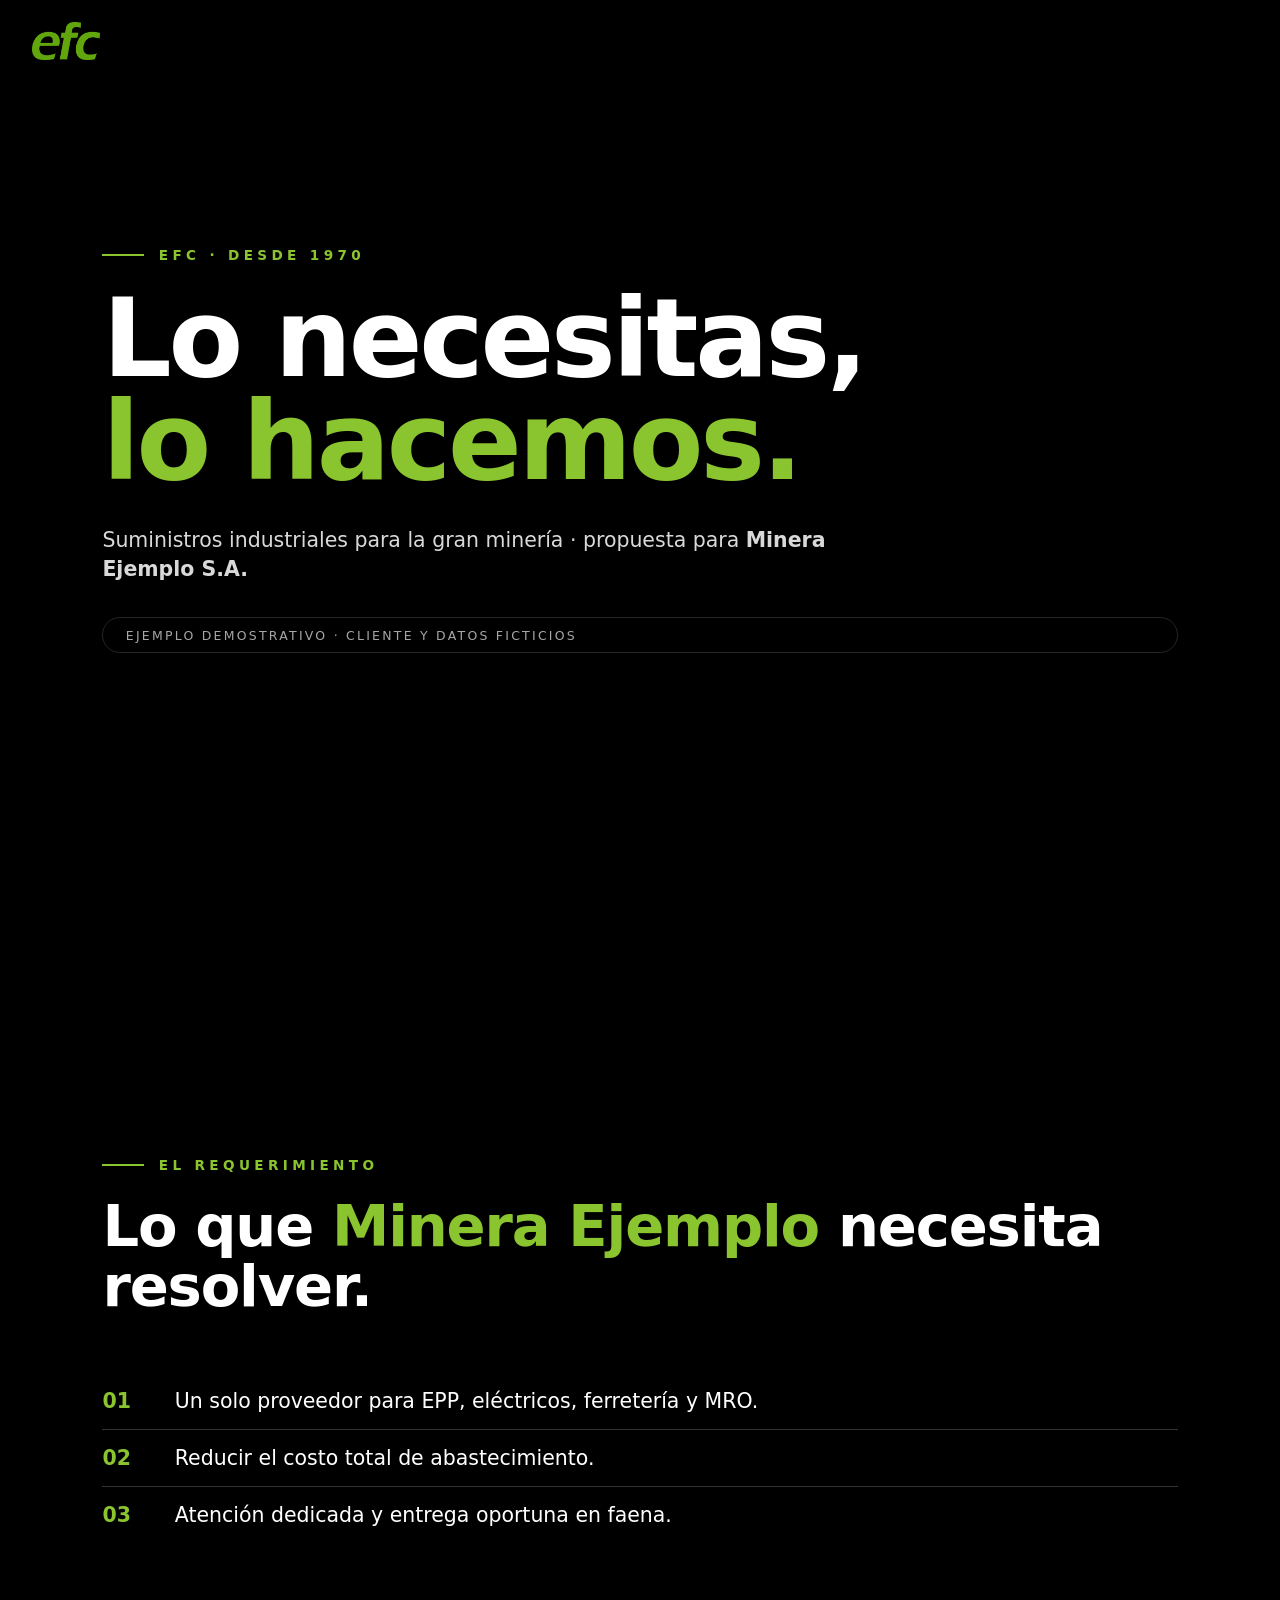
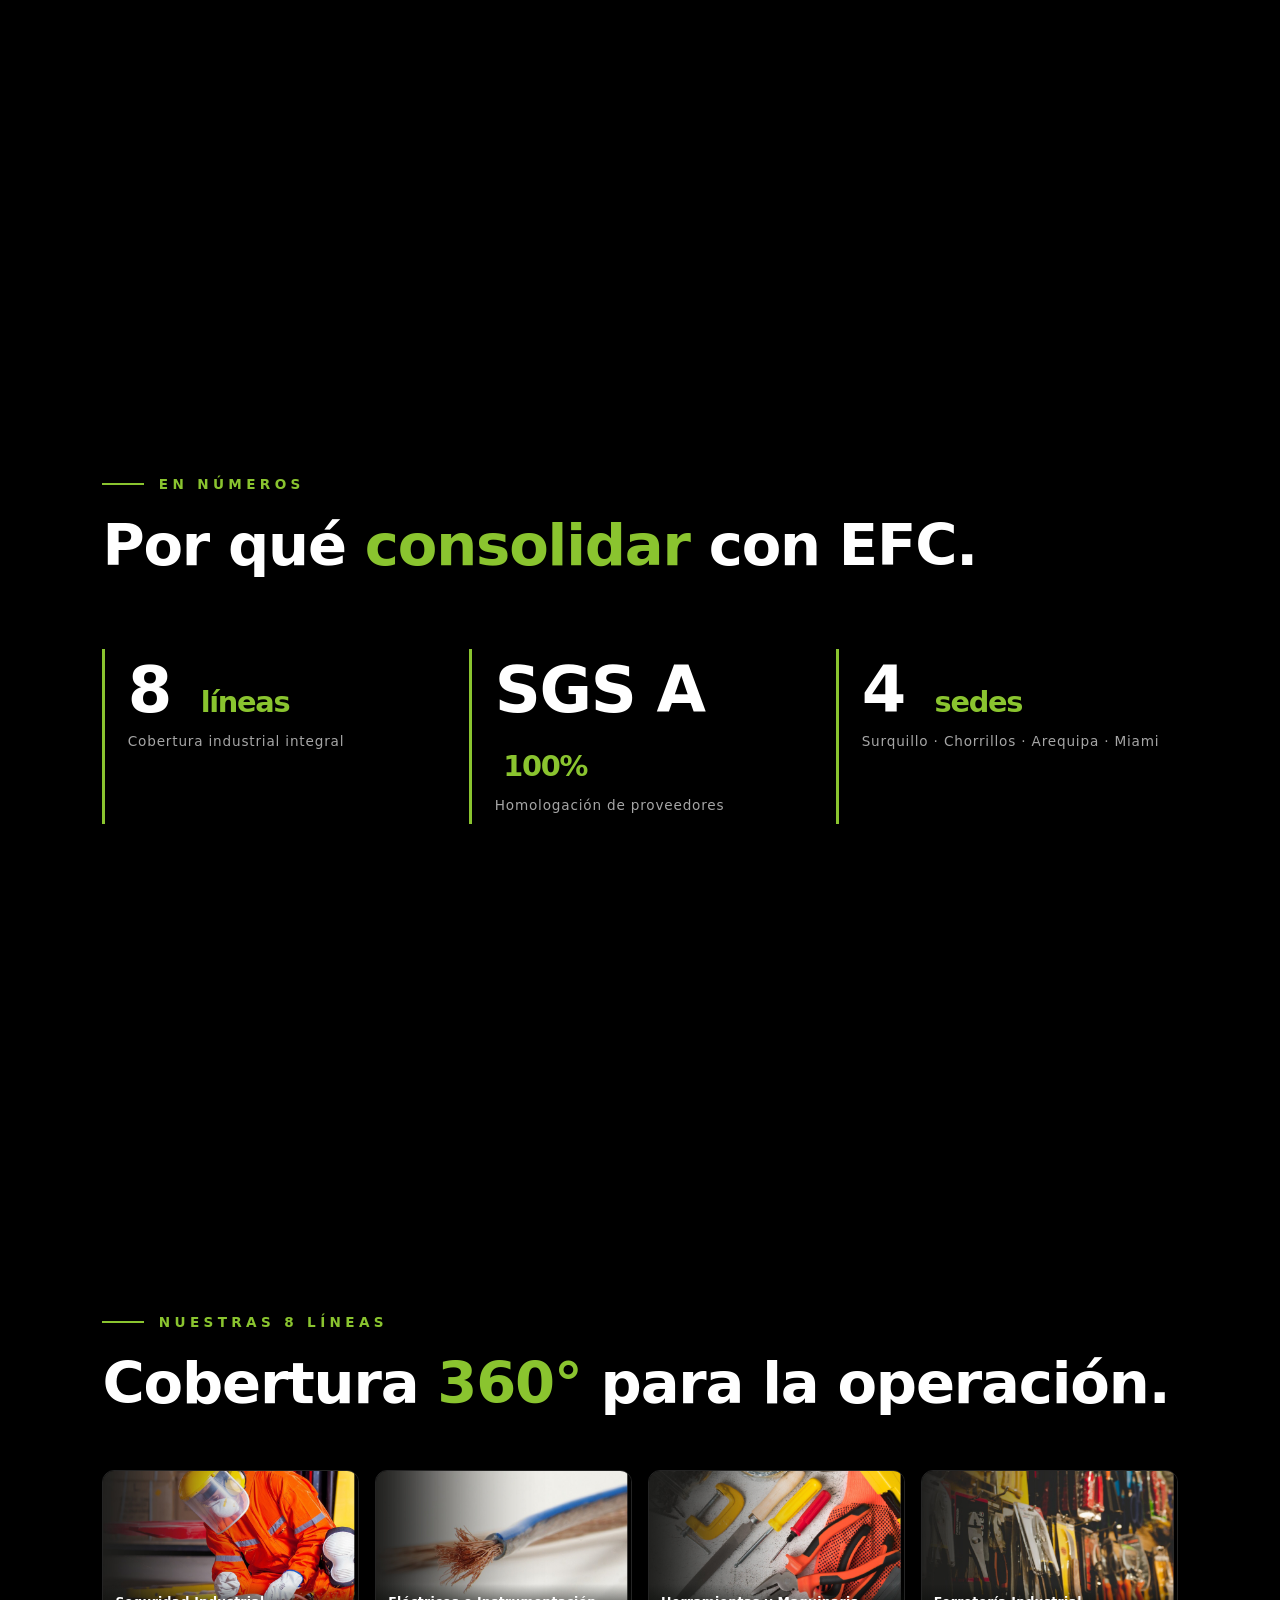
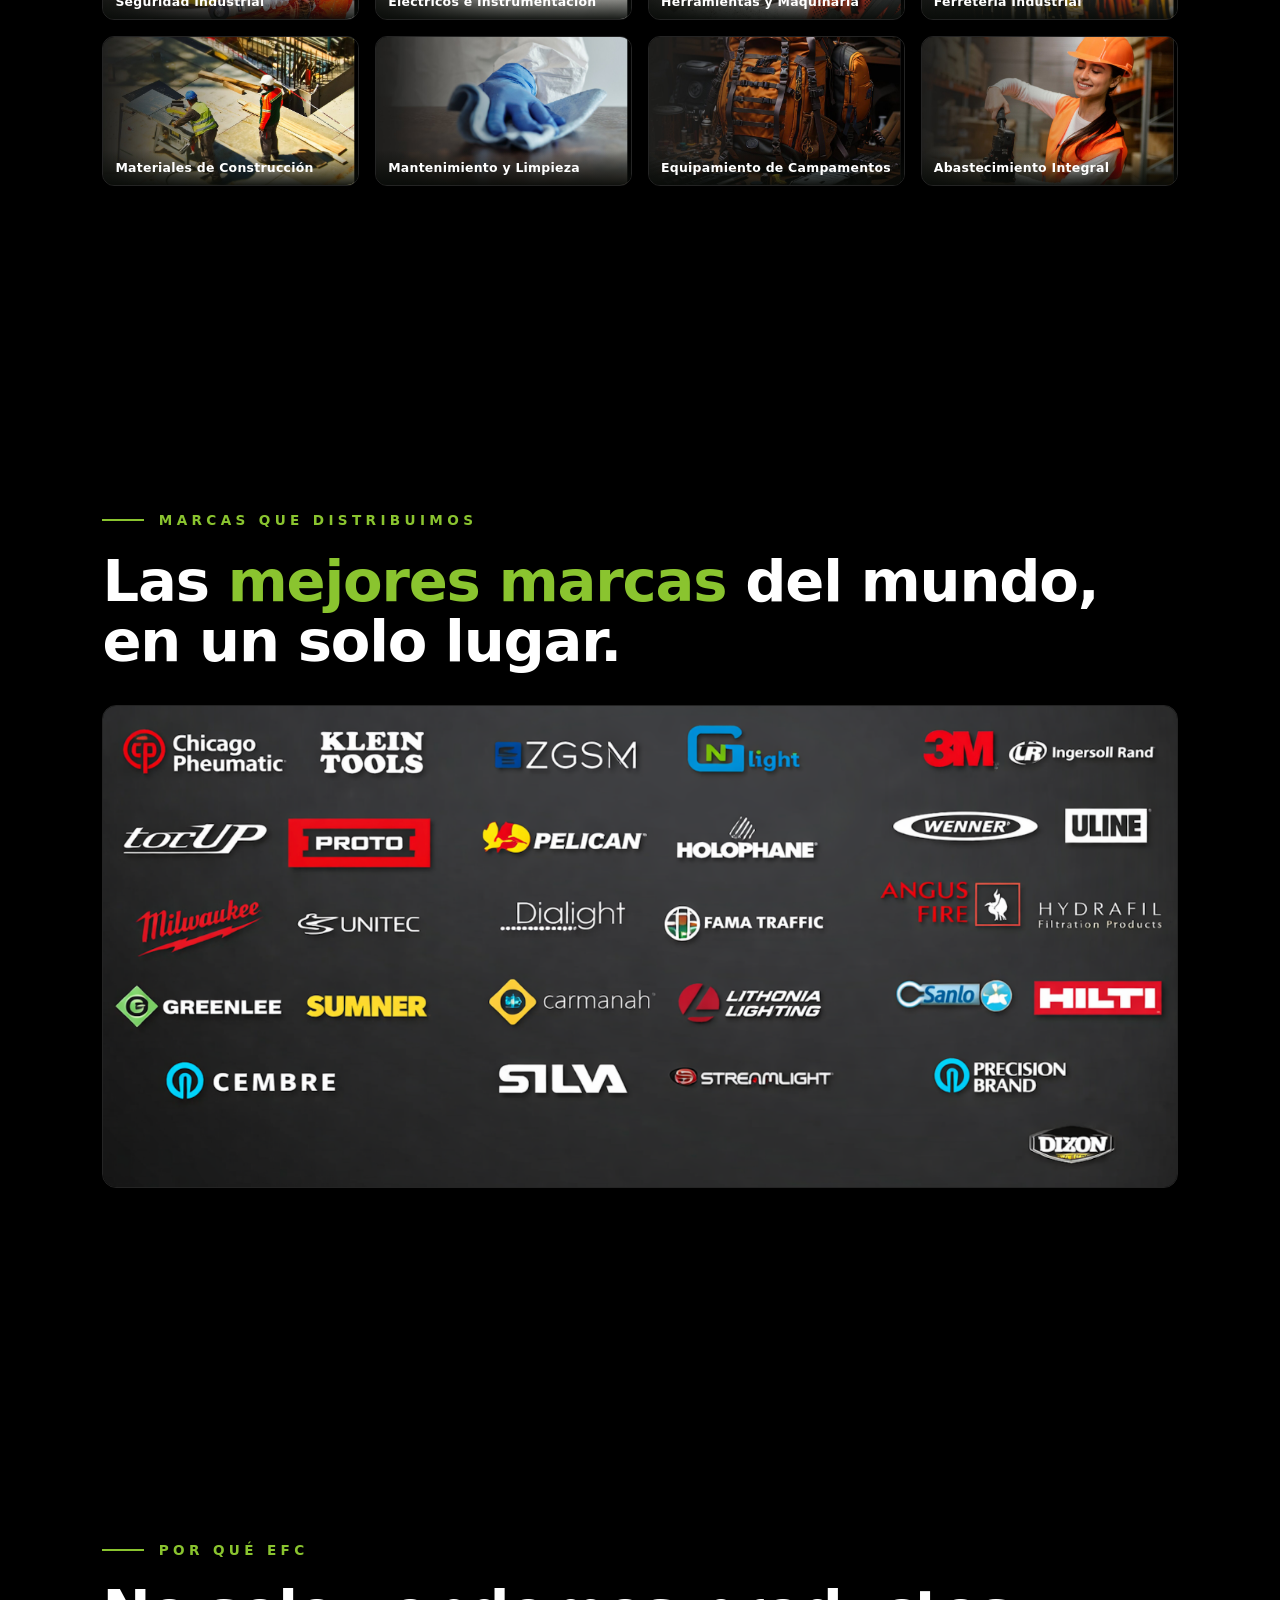
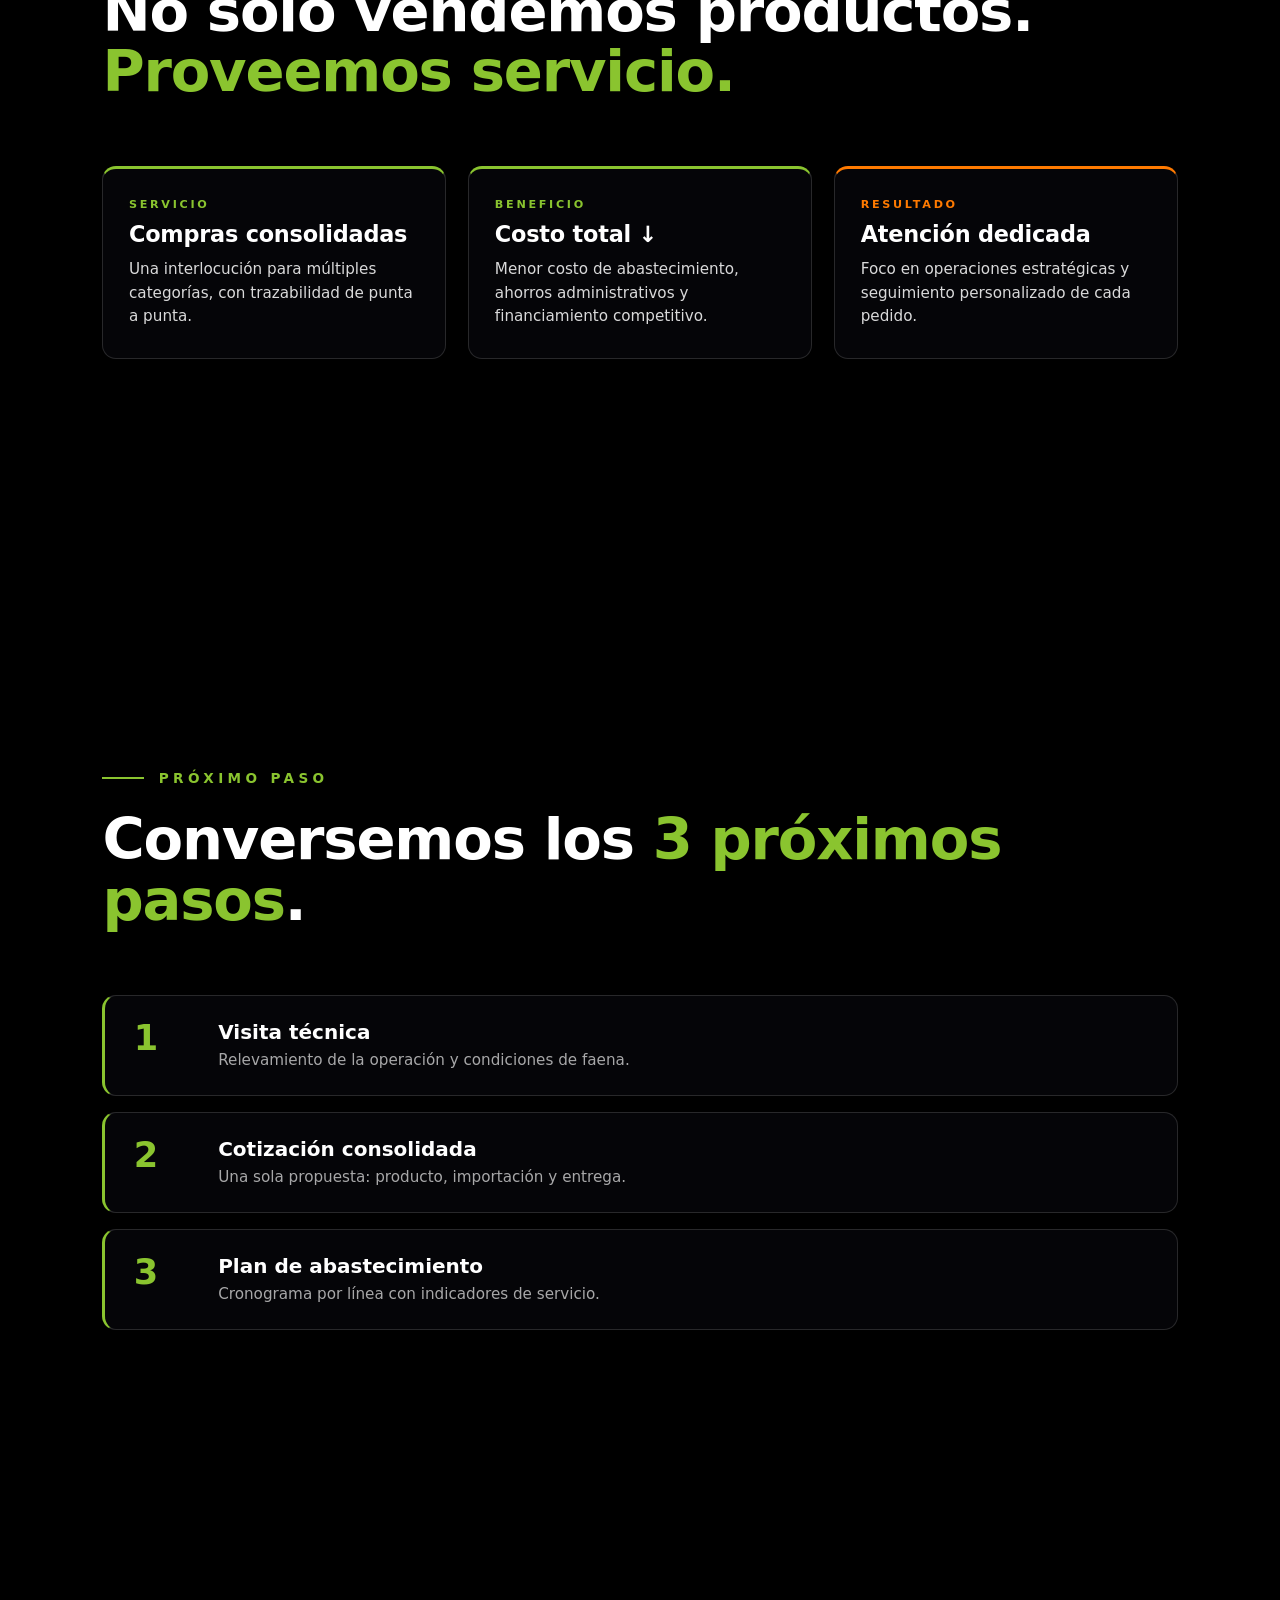
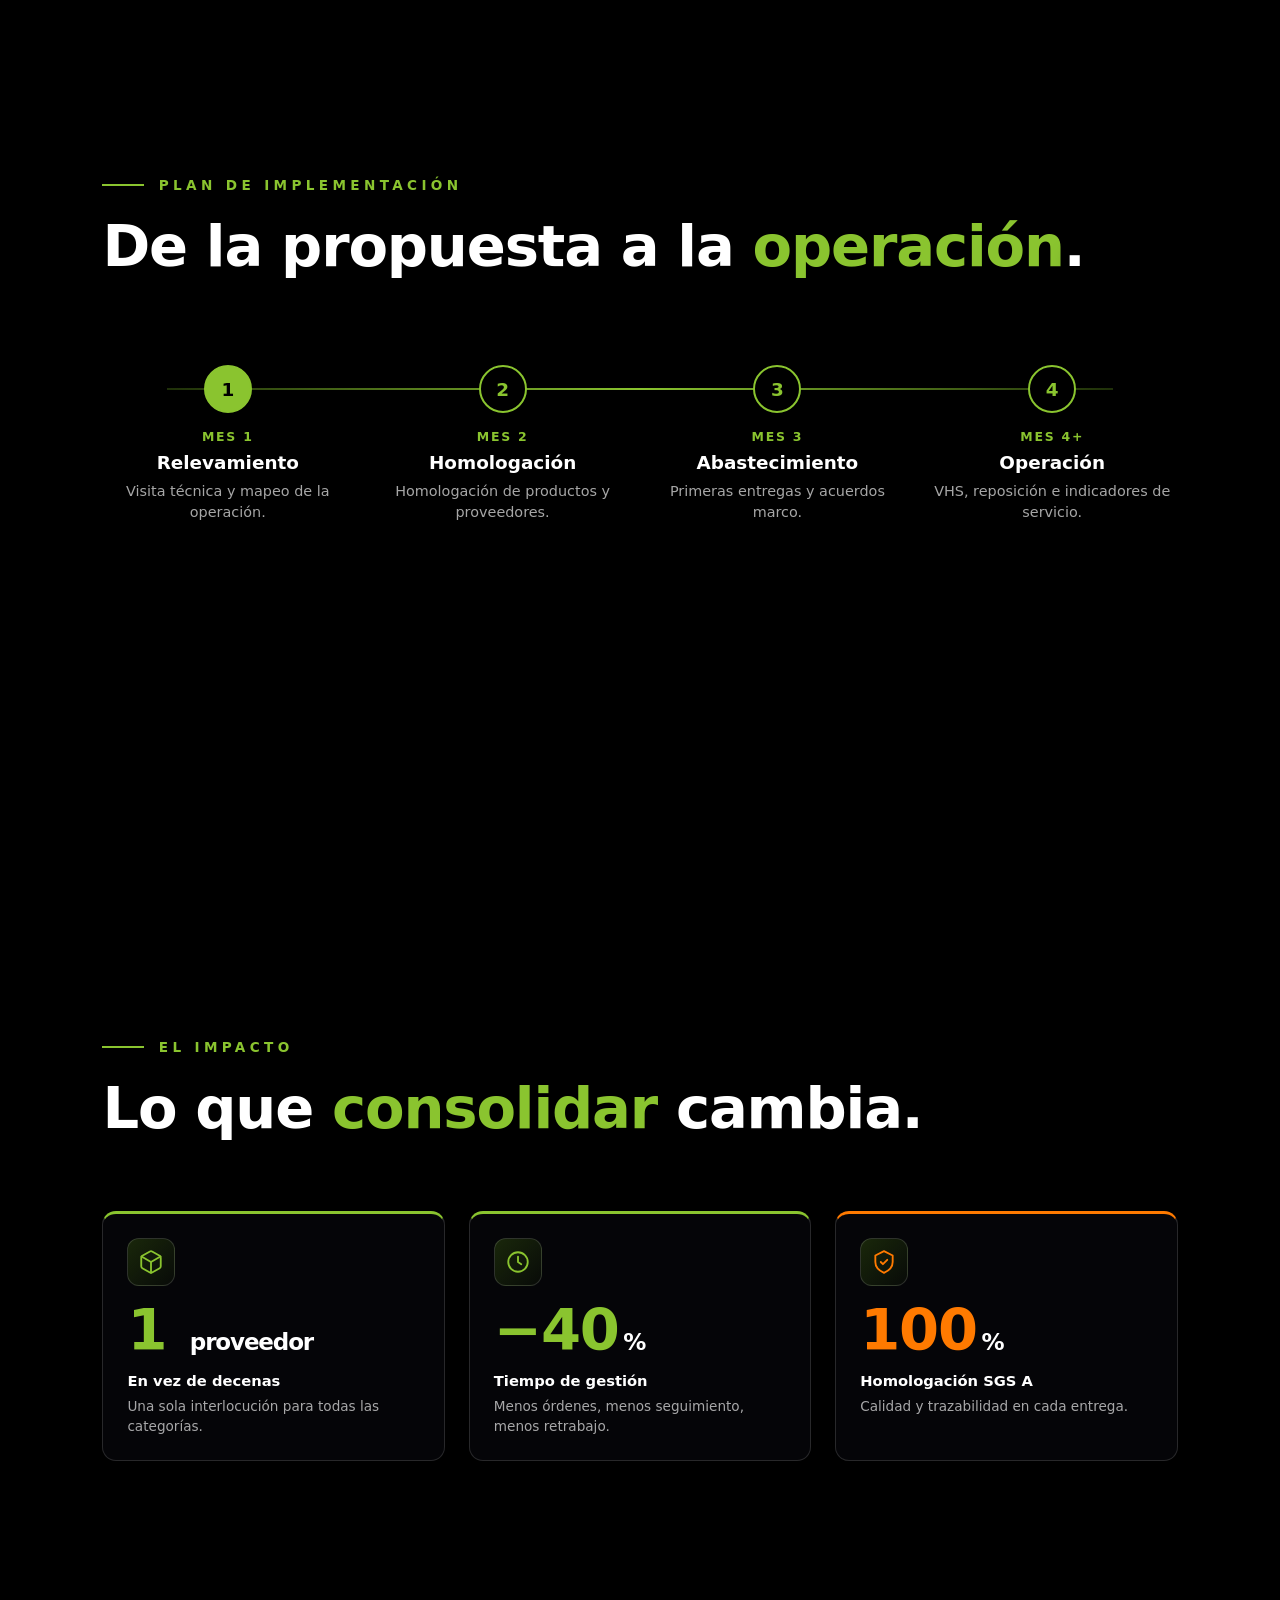
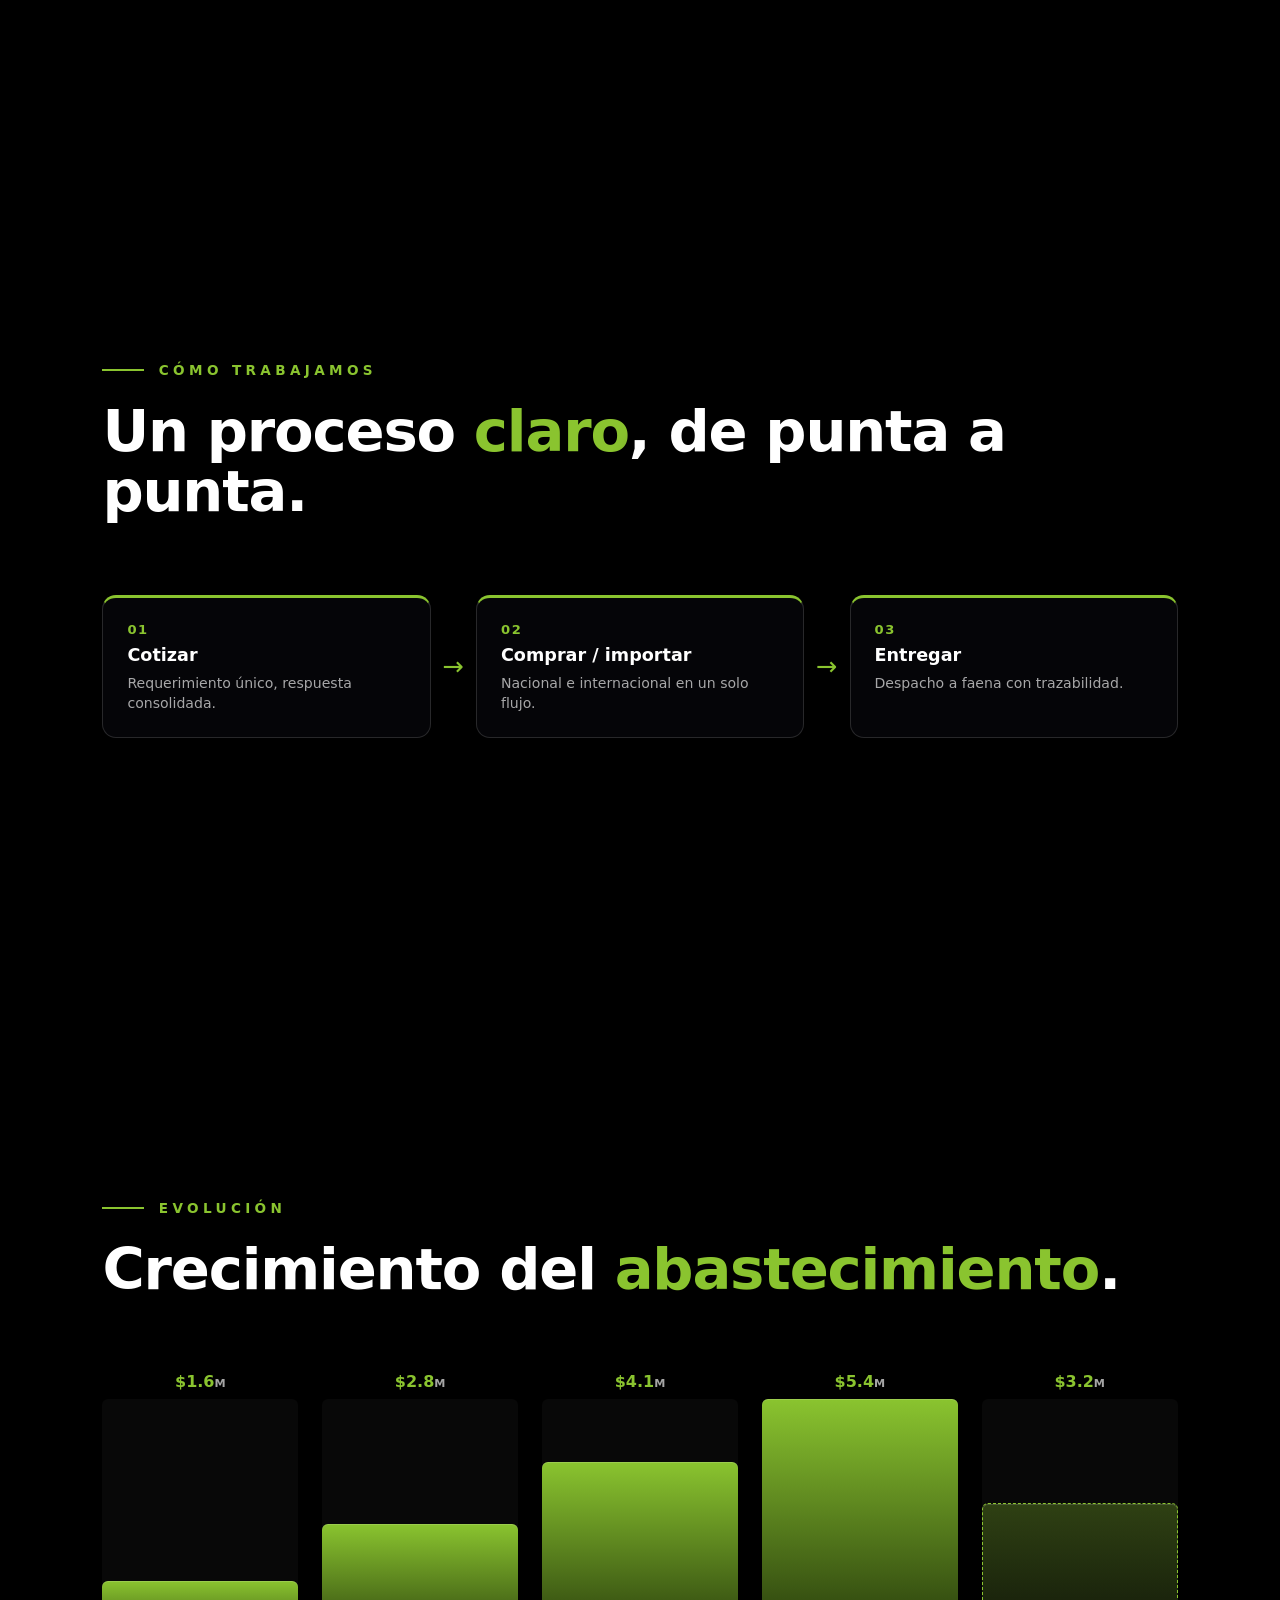
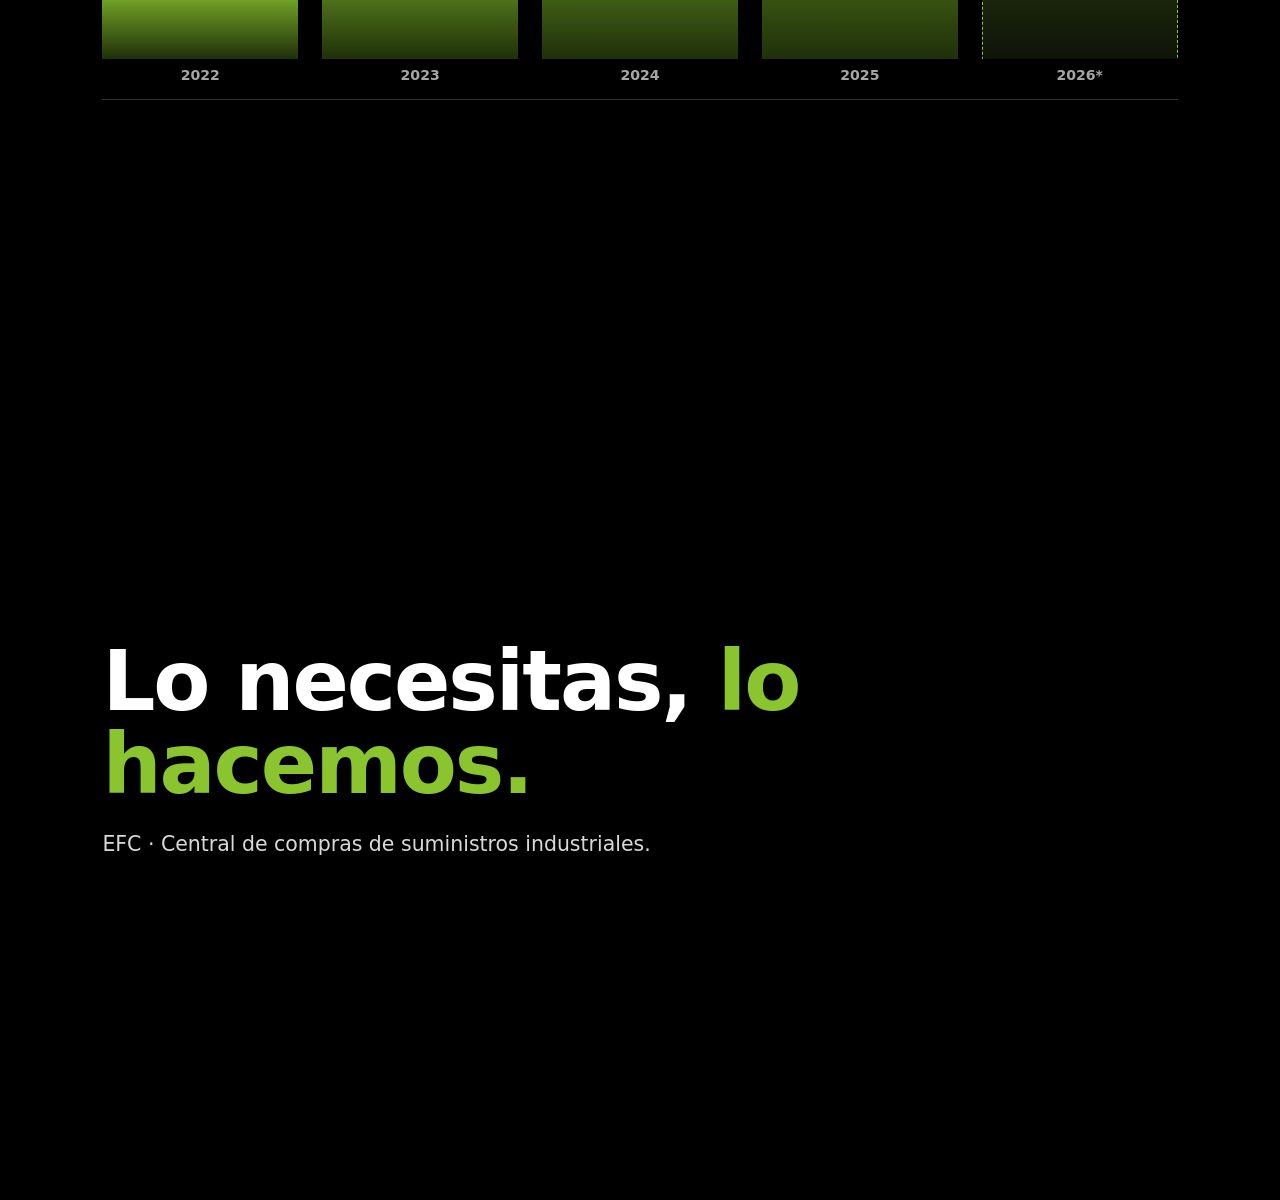
==== commit b144055e: "Infografías nuevas (de plantillas, re-vestidas EFC): roadmap/timeline, stat-infografía, pasos de pro" ====
--- a/examples/minera-ejemplo-completo/index.html
+++ b/examples/minera-ejemplo-completo/index.html
@@ -1176,7 +1176,80 @@
    sobrescribe la regla mobile.
    Testear con preview_resize a 375 / 768 / 1280 / 1920.
    ========================================================================== */
+
+/* ══════════════════════════════════════════════════════════════════════════
+   INFOGRAFÍAS (patrones de plantillas, re-vestidos con identidad EFC)
+   .roadmap · .stats/.stat · .steps/.step · .barchart
+   ══════════════════════════════════════════════════════════════════════════ */
+
+/* ── Roadmap / timeline horizontal (N fases numeradas sobre una línea) ───── */
+.roadmap { position: relative; display: grid; grid-auto-flow: column;
+  grid-auto-columns: 1fr; gap: var(--sp-5); margin-top: var(--sp-8); }
+.roadmap::before { content: ""; position: absolute; left: 6%; right: 6%; top: 23px;
+  height: 2px; background: linear-gradient(90deg, var(--efc-soft), var(--efc-bright) 50%, var(--efc-soft)); }
+.rm-phase { position: relative; text-align: center; padding-top: 64px; }
+.rm-phase .rm-dot { position: absolute; top: 0; left: 50%; transform: translateX(-50%);
+  width: 48px; height: 48px; border-radius: 50%; background: var(--bg-deck);
+  border: 2px solid var(--efc-bright); color: var(--efc-bright);
+  display: flex; align-items: center; justify-content: center; font-weight: 800; font-size: 1.15rem; }
+.rm-phase.done .rm-dot { background: var(--efc-bright); color: #000; }
+.rm-phase .rm-when { font-size: 0.78rem; letter-spacing: 0.14em; text-transform: uppercase;
+  color: var(--efc-bright); font-weight: 700; margin-bottom: var(--sp-2); }
+.rm-phase h4 { font-size: 1.15rem; font-weight: 700; color: #fff; margin-bottom: var(--sp-2); }
+.rm-phase p { font-size: 0.9rem; color: var(--w60); line-height: 1.45; }
+
+/* ── Stat-infografía (ícono + número/% grande + label + 1 línea) ─────────── */
+.stats { display: grid; grid-template-columns: repeat(auto-fit, minmax(190px, 1fr));
+  gap: var(--sp-5); margin-top: var(--sp-7); }
+.stat { background: var(--card); border: 1px solid var(--card-border);
+  border-top: 3px solid var(--efc-bright); border-radius: var(--radius); padding: var(--sp-5); }
+.stat .stat-ico { width: 48px; height: 48px; border-radius: 12px;
+  background: linear-gradient(135deg, rgba(107,176,23,.20), rgba(107,176,23,.04));
+  border: 1px solid var(--card-border); color: var(--efc-bright);
+  display: flex; align-items: center; justify-content: center; margin-bottom: var(--sp-4); }
+.stat .stat-ico svg { width: 26px; height: 26px; }
+.stat .stat-n { font-size: clamp(2.2rem, 4.5vw, 3.6rem); font-weight: 800; line-height: 1;
+  color: var(--efc-bright); letter-spacing: -0.02em; }
+.stat .stat-n small { font-size: 0.4em; color: #fff; margin-left: 0.2em; font-weight: 700; }
+.stat .stat-l { font-size: 0.92rem; font-weight: 700; color: #fff; margin-top: var(--sp-3); }
+.stat p { font-size: 0.85rem; color: var(--w60); line-height: 1.45; margin-top: var(--sp-2); }
+.stat.orange { border-top-color: var(--orange); }
+.stat.orange .stat-n, .stat.orange .stat-ico { color: var(--orange); }
+
+/* ── Pasos de proceso (01 → 02 → 03 con conectores) ─────────────────────── */
+.steps { display: flex; align-items: stretch; gap: var(--sp-3); margin-top: var(--sp-7); }
+.step { flex: 1; background: var(--card); border: 1px solid var(--card-border);
+  border-top: 3px solid var(--efc-bright); border-radius: var(--radius); padding: var(--sp-5); }
+.step .step-n { font-size: 0.82rem; font-weight: 800; letter-spacing: 0.12em; color: var(--efc-bright); }
+.step h4 { font-size: 1.1rem; font-weight: 700; color: #fff; margin: var(--sp-2) 0; }
+.step p { font-size: 0.88rem; color: var(--w60); line-height: 1.45; }
+.step-arrow { display: flex; align-items: center; justify-content: center;
+  color: var(--efc-bright); font-size: 1.6rem; flex: 0 0 auto; }
+
+/* ── Bar chart simple (CSS) ─────────────────────────────────────────────── */
+.barchart { display: flex; align-items: flex-end; gap: var(--sp-5);
+  margin-top: var(--sp-7); padding-bottom: var(--sp-4); border-bottom: 1px solid var(--w20); }
+.bc-col { flex: 1; display: flex; flex-direction: column; align-items: center; gap: var(--sp-2); }
+.bc-val { font-size: 1rem; font-weight: 800; color: var(--efc-bright); font-variant-numeric: tabular-nums; }
+.bc-val small { font-size: 0.7em; color: var(--w60); font-weight: 600; }
+.bc-track { width: 100%; height: 260px; display: flex; align-items: flex-end;
+  background: rgba(255,255,255,.03); border-radius: 6px; }
+.bc-fill { width: 100%; background: linear-gradient(180deg, var(--efc-bright), var(--efc-soft));
+  border-radius: 6px 6px 0 0; box-shadow: inset 0 1px 0 rgba(255,255,255,.15); }
+.bc-fill.proj { background: linear-gradient(180deg, rgba(138,196,47,.3), rgba(31,48,9,.3));
+  border: 1px dashed var(--efc-bright); border-bottom: none; }
+.bc-label { font-size: 0.88rem; color: var(--w60); font-weight: 600; font-variant-numeric: tabular-nums; }
+
 @media (max-width: 900px) {
+  /* Infografías nuevas → apilado vertical en mobile */
+  .roadmap        { grid-auto-flow: row; gap: var(--sp-4); }
+  .roadmap::before{ left: 23px; right: auto; top: 0; bottom: 0; width: 2px; height: auto; }
+  .rm-phase       { text-align: left; padding: 0 0 0 64px; }
+  .rm-phase .rm-dot { left: 0; transform: none; }
+  .steps          { flex-direction: column; }
+  .step-arrow     { transform: rotate(90deg); align-self: center; }
+  .barchart       { height: auto; }
+  .bc-track       { height: 180px; }
   /* Layouts viejos (decks anteriores) */
   .kpi-grid       { grid-template-columns: repeat(2, 1fr); }
   .cards          { grid-template-columns: 1fr; }
@@ -1336,6 +1409,52 @@
   </div>
 </section>
 
+
+<section class="slide">
+  <div class="eyebrow">Plan de implementación</div>
+  <h2 class="big">De la propuesta a la <span class="green">operación</span>.</h2>
+  <div class="roadmap">
+    <div class="rm-phase done"><div class="rm-dot">1</div><div class="rm-when">Mes 1</div><h4>Relevamiento</h4><p>Visita técnica y mapeo de la operación.</p></div>
+    <div class="rm-phase"><div class="rm-dot">2</div><div class="rm-when">Mes 2</div><h4>Homologación</h4><p>Homologación de productos y proveedores.</p></div>
+    <div class="rm-phase"><div class="rm-dot">3</div><div class="rm-when">Mes 3</div><h4>Abastecimiento</h4><p>Primeras entregas y acuerdos marco.</p></div>
+    <div class="rm-phase"><div class="rm-dot">4</div><div class="rm-when">Mes 4+</div><h4>Operación</h4><p>VHS, reposición e indicadores de servicio.</p></div>
+  </div>
+</section>
+
+<section class="slide">
+  <div class="eyebrow">El impacto</div>
+  <h2 class="big">Lo que <span class="green">consolidar</span> cambia.</h2>
+  <div class="stats">
+    <div class="stat"><div class="stat-ico"><svg viewBox="0 0 24 24" fill="none" stroke="currentColor" stroke-width="1.7" stroke-linecap="round" stroke-linejoin="round"><path d="M21 16V8a2 2 0 0 0-1-1.73l-7-4a2 2 0 0 0-2 0l-7 4A2 2 0 0 0 3 8v8a2 2 0 0 0 1 1.73l7 4a2 2 0 0 0 2 0l7-4A2 2 0 0 0 21 16z"/><polyline points="3.27 6.96 12 12.01 20.73 6.96"/><line x1="12" y1="22" x2="12" y2="12"/></svg></div><div class="stat-n">1 <small>proveedor</small></div><div class="stat-l">En vez de decenas</div><p>Una sola interlocución para todas las categorías.</p></div>
+    <div class="stat"><div class="stat-ico"><svg viewBox="0 0 24 24" fill="none" stroke="currentColor" stroke-width="1.7" stroke-linecap="round" stroke-linejoin="round"><circle cx="12" cy="12" r="9"/><path d="M12 7v5l3 2"/></svg></div><div class="stat-n">−40<small>%</small></div><div class="stat-l">Tiempo de gestión</div><p>Menos órdenes, menos seguimiento, menos retrabajo.</p></div>
+    <div class="stat orange"><div class="stat-ico"><svg viewBox="0 0 24 24" fill="none" stroke="currentColor" stroke-width="1.7" stroke-linecap="round" stroke-linejoin="round"><path d="M12 2l8 4v6c0 5-3.5 8-8 10-4.5-2-8-5-8-10V6l8-4z"/><path d="M9 12l2 2 4-4"/></svg></div><div class="stat-n">100<small>%</small></div><div class="stat-l">Homologación SGS A</div><p>Calidad y trazabilidad en cada entrega.</p></div>
+  </div>
+</section>
+
+<section class="slide">
+  <div class="eyebrow">Cómo trabajamos</div>
+  <h2 class="big">Un proceso <span class="green">claro</span>, de punta a punta.</h2>
+  <div class="steps">
+    <div class="step"><div class="step-n">01</div><h4>Cotizar</h4><p>Requerimiento único, respuesta consolidada.</p></div>
+    <div class="step-arrow">&#8594;</div>
+    <div class="step"><div class="step-n">02</div><h4>Comprar / importar</h4><p>Nacional e internacional en un solo flujo.</p></div>
+    <div class="step-arrow">&#8594;</div>
+    <div class="step"><div class="step-n">03</div><h4>Entregar</h4><p>Despacho a faena con trazabilidad.</p></div>
+  </div>
+</section>
+
+<section class="slide">
+  <div class="eyebrow">Evolución</div>
+  <h2 class="big">Crecimiento del <span class="green">abastecimiento</span>.</h2>
+  <div class="barchart">
+    <div class="bc-col"><div class="bc-val">$1.6<small>M</small></div><div class="bc-track"><div class="bc-fill" style="height:30%"></div></div><div class="bc-label">2022</div></div>
+    <div class="bc-col"><div class="bc-val">$2.8<small>M</small></div><div class="bc-track"><div class="bc-fill" style="height:52%"></div></div><div class="bc-label">2023</div></div>
+    <div class="bc-col"><div class="bc-val">$4.1<small>M</small></div><div class="bc-track"><div class="bc-fill" style="height:76%"></div></div><div class="bc-label">2024</div></div>
+    <div class="bc-col"><div class="bc-val">$5.4<small>M</small></div><div class="bc-track"><div class="bc-fill" style="height:100%"></div></div><div class="bc-label">2025</div></div>
+    <div class="bc-col"><div class="bc-val">$3.2<small>M</small></div><div class="bc-track"><div class="bc-fill proj" style="height:60%"></div></div><div class="bc-label">2026*</div></div>
+  </div>
+</section>
+
 <section class="slide center cover">
   <h1 class="huge">Lo necesitas, <span class="green">lo hacemos.</span></h1>
   <p class="lede">EFC · Central de compras de suministros industriales.</p>
